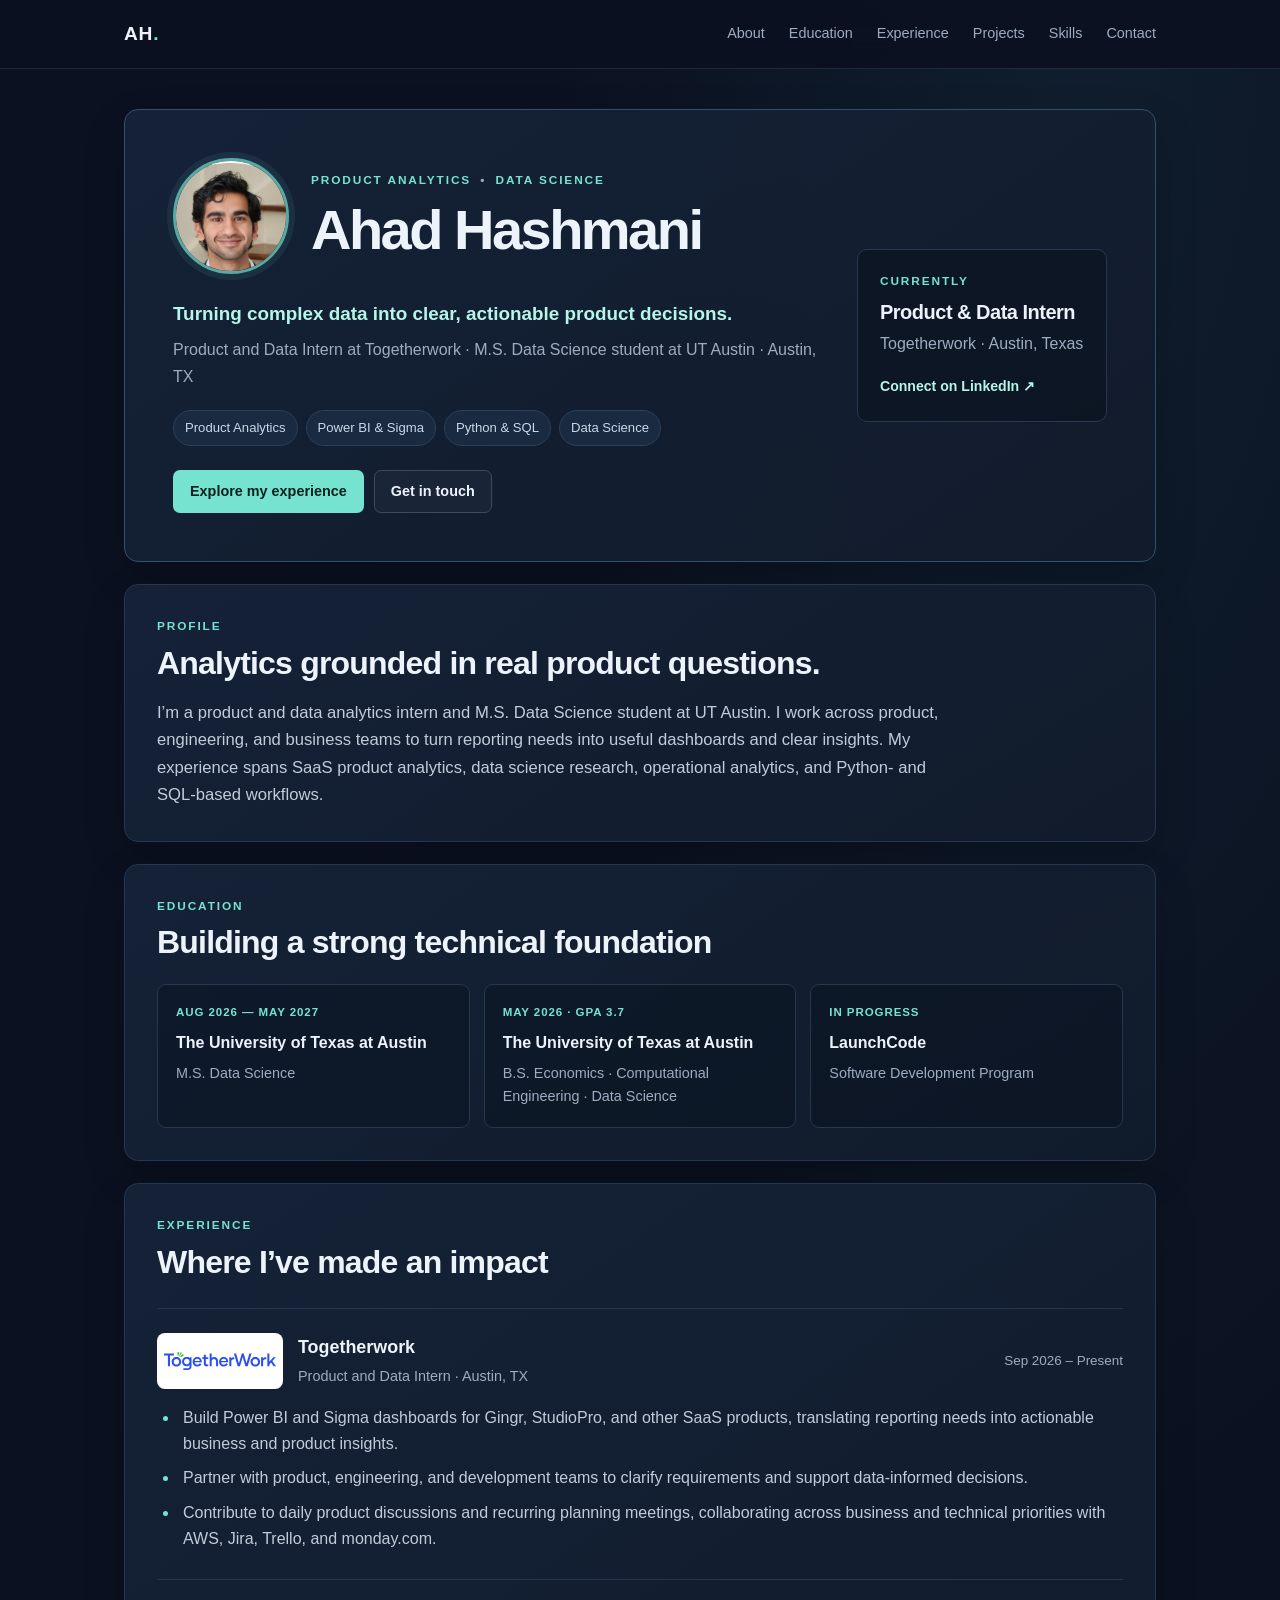
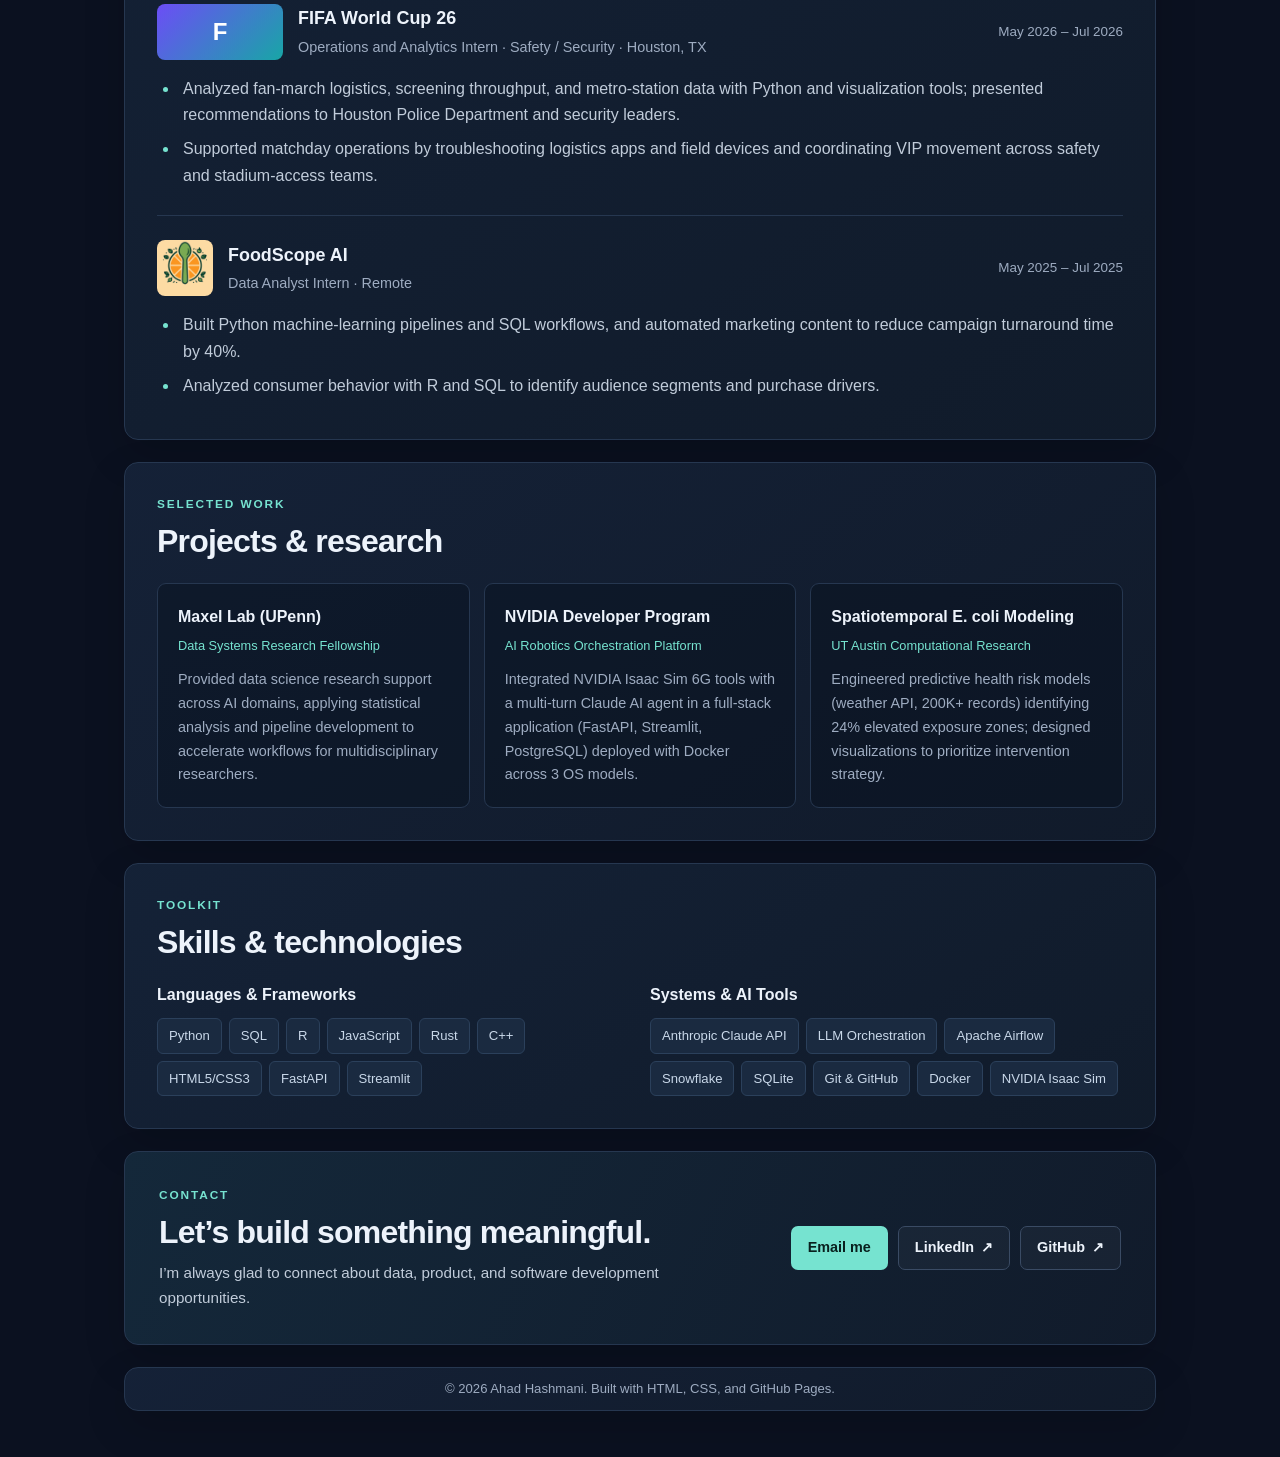
==== profile.html @ 4e19b69a "should be the final now" ====
<!DOCTYPE html>
<html lang="en">
<head>
  <meta charset="UTF-8" />
  <meta name="viewport" content="width=device-width, initial-scale=1.0"/>
  <meta name="description" content="Portfolio of Ahad Hashmani, a product and data analytics intern and M.S. Data Science student at UT Austin." />
  <meta name="theme-color" content="#0b1120" />
  <title>Ahad Hashmani | Product & Data Analytics</title>
  <link rel="stylesheet" href="profilestye.css" />
</head>
<body id="top">

  <nav class="navbar">
    <div class="nav-container">
      <a class="nav-brand" href="#top">AH<span>.</span></a>
      <div class="nav-links">
        <a href="#about">About</a>
        <a href="#education">Education</a>
        <a href="#experience">Experience</a>
        <a href="#projects">Projects</a>
        <a href="#skills">Skills</a>
        <a href="#contact">Contact</a>
      </div>
    </div>
  </nav>

  <div class="container">
    <header class="card hero-card">
      <div class="hero-info">
        <div class="hero-heading">
          <img src="profile-portrait.png" alt="Portrait of Ahad Hashmani" class="profile-photo" />
          <div>
            <p class="eyebrow">PRODUCT ANALYTICS <span>•</span> DATA SCIENCE</p>
            <h1>Ahad Hashmani</h1>
          </div>
        </div>
        <p class="tagline">Turning complex data into clear, actionable product decisions.</p>
        <p class="sub-tagline">Product and Data Intern at Togetherwork · M.S. Data Science student at UT Austin · Austin, TX</p>

        <div class="badge-group">
          <span class="badge">Product Analytics</span>
          <span class="badge">Power BI & Sigma</span>
          <span class="badge">Python & SQL</span>
          <span class="badge">Data Science</span>
        </div>

        <div class="hero-buttons">
          <a href="#experience" class="btn btn-primary">Explore my experience</a>
          <a href="mailto:ahadhashmani@utexas.edu" class="btn btn-secondary">Get in touch</a>
        </div>
      </div>
      <div class="hero-side">
        <p class="hero-side-label">CURRENTLY</p>
        <h2>Product &amp; Data Intern</h2>
        <p>Togetherwork · Austin, Texas</p>
        <a href="https://www.linkedin.com/in/ahadhashmani/" target="_blank" rel="noopener">Connect on LinkedIn <span aria-hidden="true">↗</span></a>
      </div>
    </header>

    <main>
      <section id="about" class="card content-section">
        <p class="section-label">PROFILE</p>
        <h2>Analytics grounded in real product questions.</h2>
        <p class="section-intro">
          I’m a product and data analytics intern and M.S. Data Science student at UT Austin. I work across product, engineering, and business teams to turn reporting needs into useful dashboards and clear insights. My experience spans SaaS product analytics, data science research, operational analytics, and Python- and SQL-based workflows.
        </p>
      </section>

      <section id="education" class="card content-section">
        <p class="section-label">EDUCATION</p>
        <h2>Building a strong technical foundation</h2>
        <div class="education-grid">
          <div class="education-item">
            <p class="education-date">AUG 2026 — MAY 2027</p>
            <h3>The University of Texas at Austin</h3>
            <p>M.S. Data Science</p>
          </div>
          <div class="education-item">
            <p class="education-date">MAY 2026 · GPA 3.7</p>
            <h3>The University of Texas at Austin</h3>
            <p>B.S. Economics · Computational Engineering · Data Science</p>
          </div>
          <div class="education-item">
            <p class="education-date">IN PROGRESS</p>
            <h3>LaunchCode</h3>
            <p>Software Development Program</p>
          </div>
        </div>
      </section>

      <section id="experience" class="card content-section">
        <p class="section-label">EXPERIENCE</p>
        <h2>Where I’ve made an impact</h2>

        <div class="timeline-item">
          <div class="timeline-header company-header">
            <div class="company-name">
              <span class="company-logo togetherwork-logo">
                <img src="togetherwork-logo.svg" alt="Togetherwork logo" />
              </span>
              <div>
                <h3>Togetherwork</h3>
                <p class="role">Product and Data Intern · Austin, TX</p>
              </div>
            </div>
            <span class="date">Sep 2026 – Present</span>
          </div>
          <ul>
            <li>Build Power BI and Sigma dashboards for Gingr, StudioPro, and other SaaS products, translating reporting needs into actionable business and product insights.</li>
            <li>Partner with product, engineering, and development teams to clarify requirements and support data-informed decisions.</li>
            <li>Contribute to daily product discussions and recurring planning meetings, collaborating across business and technical priorities with AWS, Jira, Trello, and monday.com.</li>
          </ul>
        </div>

        <div class="timeline-item">
          <div class="timeline-header company-header">
            <div class="company-name">
              <span class="company-logo text-logo">F</span>
              <div>
                <h3>FIFA World Cup 26</h3>
                <p class="role">Operations and Analytics Intern · Safety / Security · Houston, TX</p>
              </div>
            </div>
            <span class="date">May 2026 – Jul 2026</span>
          </div>
          <ul>
            <li>Analyzed fan-march logistics, screening throughput, and metro-station data with Python and visualization tools; presented recommendations to Houston Police Department and security leaders.</li>
            <li>Supported matchday operations by troubleshooting logistics apps and field devices and coordinating VIP movement across safety and stadium-access teams.</li>
          </ul>
        </div>

        <div class="timeline-item">
          <div class="timeline-header company-header">
            <div class="company-name">
              <span class="company-logo foodscope-logo">
                <img src="foodscope-logo.png" alt="FoodScope logo" />
              </span>
              <div>
                <h3>FoodScope AI</h3>
                <p class="role">Data Analyst Intern · Remote</p>
              </div>
            </div>
            <span class="date">May 2025 – Jul 2025</span>
          </div>
          <ul>
            <li>Built Python machine-learning pipelines and SQL workflows, and automated marketing content to reduce campaign turnaround time by 40%.</li>
            <li>Analyzed consumer behavior with R and SQL to identify audience segments and purchase drivers.</li>
          </ul>
        </div>
      </section>

      <!-- Projects Section -->
      <section id="projects" class="card content-section">
        <p class="section-label">SELECTED WORK</p>
        <h2>Projects &amp; research</h2>
        <div class="project-grid">
          
          <div class="project-card">
            <h3>Maxel Lab (UPenn)</h3>
            <span class="project-subtitle">Data Systems Research Fellowship</span>
            <p>Provided data science research support across AI domains, applying statistical analysis and pipeline development to accelerate workflows for multidisciplinary researchers.</p>
          </div>

          <div class="project-card">
            <h3>NVIDIA Developer Program</h3>
            <span class="project-subtitle">AI Robotics Orchestration Platform</span>
            <p>Integrated NVIDIA Isaac Sim 6G tools with a multi-turn Claude AI agent in a full-stack application (FastAPI, Streamlit, PostgreSQL) deployed with Docker across 3 OS models.</p>
          </div>

          <div class="project-card">
            <h3>Spatiotemporal E. coli Modeling</h3>
            <span class="project-subtitle">UT Austin Computational Research</span>
            <p>Engineered predictive health risk models (weather API, 200K+ records) identifying 24% elevated exposure zones; designed visualizations to prioritize intervention strategy.</p>
          </div>

        </div>
      </section>

      <!-- Technical Skills Section -->
      <section id="skills" class="card content-section">
        <p class="section-label">TOOLKIT</p>
        <h2>Skills &amp; technologies</h2>
        <div class="skills-categories">
          
          <div class="skill-category">
            <h4>Languages & Frameworks</h4>
            <div class="tag-cloud">
              <span>Python</span>
              <span>SQL</span>
              <span>R</span>
              <span>JavaScript</span>
              <span>Rust</span>
              <span>C++</span>
              <span>HTML5/CSS3</span>
              <span>FastAPI</span>
              <span>Streamlit</span>
            </div>
          </div>

          <div class="skill-category">
            <h4>Systems & AI Tools</h4>
            <div class="tag-cloud">
              <span>Anthropic Claude API</span>
              <span>LLM Orchestration</span>
              <span>Apache Airflow</span>
              <span>Snowflake</span>
              <span>SQLite</span>
              <span>Git & GitHub</span>
              <span>Docker</span>
              <span>NVIDIA Isaac Sim</span>
            </div>
          </div>

        </div>
      </section>

      <section id="contact" class="card contact-card">
        <div>
          <p class="section-label">CONTACT</p>
          <h2>Let’s build something meaningful.</h2>
          <p class="section-intro">I’m always glad to connect about data, product, and software development opportunities.</p>
        </div>
        <div class="contact-links">
          <a class="btn btn-primary" href="mailto:ahadhashmani@utexas.edu">Email me</a>
          <a class="btn btn-secondary" href="https://www.linkedin.com/in/ahadhashmani/" target="_blank" rel="noopener">LinkedIn <span aria-hidden="true">↗</span></a>
          <a class="btn btn-secondary" href="https://github.com/AhadHashmani" target="_blank" rel="noopener">GitHub <span aria-hidden="true">↗</span></a>
        </div>
      </section>
    </main>

    <!-- Footer -->
    <footer class="card footer-card">
      <p>&copy; 2026 Ahad Hashmani. Built with HTML, CSS, and GitHub Pages.</p>
    </footer>
  </div>

</body>
</html>
---- profilestye.css ----
:root {
  color-scheme: dark;
  --page: #0b1120;
  --surface: #111b2b;
  --surface-raised: #152238;
  --border: #263750;
  --text: #edf3fb;
  --muted: #9eacc1;
  --accent: #76e3d0;
  --accent-soft: #b6f5e9;
}

* {
  box-sizing: border-box;
}

html {
  scroll-behavior: smooth;
}

section[id] {
  scroll-margin-top: 84px;
}

body {
  margin: 0;
  background:
    radial-gradient(ellipse at 85% 0%, rgba(35, 91, 112, 0.18), transparent 34rem),
    var(--page);
  color: var(--text);
  font-family: Arial, Helvetica, sans-serif;
  line-height: 1.65;
}

a {
  color: var(--accent-soft);
}

a:focus-visible {
  outline: 2px solid var(--accent);
  outline-offset: 4px;
}

.navbar {
  position: sticky;
  top: 0;
  z-index: 10;
  background-color: rgba(11, 17, 32, 0.92);
  border-bottom: 1px solid rgba(158, 172, 193, 0.15);
  backdrop-filter: blur(14px);
}

.nav-container {
  display: flex;
  align-items: center;
  justify-content: space-between;
  max-width: 1080px;
  min-height: 68px;
  margin: 0 auto;
  padding: 0 24px;
}

.nav-brand {
  color: var(--text);
  font-size: 1.2rem;
  font-weight: 800;
  letter-spacing: 0.04em;
  text-decoration: none;
}

.nav-brand span {
  color: var(--accent);
}

.nav-links {
  display: flex;
  flex-wrap: wrap;
  gap: 24px;
}

.nav-links a {
  color: var(--muted);
  font-size: 0.9rem;
  text-decoration: none;
  transition: color 0.2s ease;
}

.nav-links a:hover {
  color: var(--accent-soft);
}

.container {
  max-width: 1080px;
  margin: 0 auto;
  padding: 40px 24px 24px;
}

.card {
  margin-bottom: 22px;
  padding: 32px;
  background: linear-gradient(145deg, rgba(21, 34, 56, 0.96), rgba(17, 27, 43, 0.96));
  border: 1px solid var(--border);
  border-radius: 14px;
  box-shadow: 0 16px 42px rgba(0, 0, 0, 0.16);
}

.hero-card {
  display: grid;
  grid-template-columns: minmax(0, 1fr) 250px;
  align-items: center;
  gap: 40px;
  padding: 48px;
  border-color: #315268;
}

.hero-heading {
  display: flex;
  align-items: center;
  gap: 22px;
}

.profile-photo {
  width: 116px;
  height: 116px;
  flex: 0 0 auto;
  border: 3px solid rgba(118, 227, 208, 0.7);
  border-radius: 50%;
  object-fit: cover;
  box-shadow: 0 0 0 6px rgba(118, 227, 208, 0.08);
}

.eyebrow,
.section-label,
.hero-side-label {
  margin: 0 0 8px;
  color: var(--accent);
  font-size: 0.74rem;
  font-weight: 700;
  letter-spacing: 0.16em;
}

.eyebrow span {
  padding: 0 4px;
  color: var(--muted);
}

h1,
h2,
h3,
h4,
p {
  margin-top: 0;
}

h1 {
  margin-bottom: 0;
  color: var(--text);
  font-size: clamp(2.2rem, 5vw, 3.5rem);
  letter-spacing: -0.045em;
  line-height: 1.1;
}

h2 {
  margin-bottom: 16px;
  color: var(--text);
  font-size: clamp(1.45rem, 3vw, 2rem);
  letter-spacing: -0.025em;
  line-height: 1.25;
}

h3,
h4 {
  color: var(--text);
}

.tagline {
  margin: 24px 0 8px;
  color: var(--accent-soft);
  font-size: 1.18rem;
  font-weight: 600;
}

.sub-tagline,
.hero-side p:not(.hero-side-label) {
  color: var(--muted);
}

.badge-group {
  display: flex;
  flex-wrap: wrap;
  gap: 8px;
  margin: 20px 0 24px;
}

.badge,
.tag-cloud span {
  display: inline-block;
  padding: 6px 11px;
  color: #c9d8e9;
  background-color: #1a2a40;
  border: 1px solid #2b405b;
  border-radius: 999px;
  font-size: 0.82rem;
}

.hero-buttons,
.contact-links {
  display: flex;
  flex-wrap: wrap;
  gap: 10px;
}

.btn {
  display: inline-flex;
  align-items: center;
  justify-content: center;
  gap: 7px;
  min-height: 42px;
  padding: 9px 16px;
  border: 1px solid transparent;
  border-radius: 7px;
  font-size: 0.9rem;
  font-weight: 700;
  text-decoration: none;
  transition: background-color 0.2s ease, border-color 0.2s ease, transform 0.2s ease;
}

.btn:hover {
  transform: translateY(-2px);
}

.btn-primary {
  color: #09201e;
  background-color: var(--accent);
}

.btn-primary:hover {
  background-color: #a0f1e4;
}

.btn-secondary {
  color: var(--text);
  background-color: rgba(255, 255, 255, 0.03);
  border-color: #3a4b64;
}

.btn-secondary:hover {
  border-color: var(--accent);
}

.hero-side {
  padding: 22px;
  background-color: rgba(9, 17, 29, 0.55);
  border: 1px solid var(--border);
  border-radius: 10px;
}

.hero-side h2 {
  margin-bottom: 6px;
  font-size: 1.25rem;
}

.hero-side a {
  font-size: 0.88rem;
  font-weight: 700;
  text-decoration: none;
}

.content-section {
  padding: 32px;
}

.section-label {
  margin-bottom: 6px;
}

.section-intro {
  max-width: 790px;
  margin-bottom: 0;
  color: #c1ccda;
  font-size: 1.04rem;
}

.education-grid {
  display: grid;
  grid-template-columns: repeat(3, minmax(0, 1fr));
  gap: 14px;
  margin-top: 22px;
}

.education-item {
  padding: 18px;
  background-color: rgba(8, 16, 29, 0.45);
  border: 1px solid var(--border);
  border-radius: 9px;
}

.education-date {
  margin-bottom: 8px;
  color: var(--accent);
  font-size: 0.72rem;
  font-weight: 700;
  letter-spacing: 0.08em;
}

.education-item h3 {
  margin-bottom: 5px;
  font-size: 1rem;
}

.education-item p:last-child {
  margin-bottom: 0;
  color: var(--muted);
  font-size: 0.9rem;
}

.timeline-item {
  margin-top: 26px;
  padding-top: 24px;
  border-top: 1px solid var(--border);
}

.company-header,
.company-name {
  display: flex;
  align-items: center;
}

.company-header {
  justify-content: space-between;
  gap: 20px;
}

.company-name {
  gap: 15px;
}

.company-name h3 {
  margin-bottom: 2px;
  font-size: 1.12rem;
}

.role {
  margin-bottom: 0;
  color: var(--muted);
  font-size: 0.9rem;
}

.company-logo {
  display: flex;
  width: 126px;
  height: 56px;
  flex: 0 0 auto;
  align-items: center;
  justify-content: center;
  overflow: hidden;
  background-color: #ffffff;
  border-radius: 8px;
}

.togetherwork-logo img {
  width: 112px;
  height: auto;
}

.foodscope-logo {
  width: 56px;
  height: 56px;
}

.foodscope-logo img {
  width: 100%;
  height: 100%;
  object-fit: cover;
}

.text-logo {
  color: #ffffff;
  background: linear-gradient(135deg, #6c4df6, #18a6a6);
  font-size: 1.5rem;
  font-weight: 800;
}

.date {
  flex: 0 0 auto;
  color: var(--muted);
  font-size: 0.84rem;
}

ul {
  margin: 16px 0 0;
  padding-left: 22px;
  color: #c1ccda;
}

li {
  padding-left: 4px;
  margin-bottom: 8px;
}

li::marker {
  color: var(--accent);
}

.project-grid {
  display: grid;
  grid-template-columns: repeat(3, minmax(0, 1fr));
  gap: 14px;
  margin-top: 22px;
}

.project-card {
  padding: 20px;
  background-color: rgba(8, 16, 29, 0.45);
  border: 1px solid var(--border);
  border-radius: 9px;
  transition: border-color 0.2s ease, transform 0.2s ease;
}

.project-card:hover {
  border-color: #4a7185;
  transform: translateY(-3px);
}

.project-card h3 {
  margin-bottom: 5px;
  font-size: 1rem;
}

.project-subtitle {
  display: block;
  margin-bottom: 12px;
  color: var(--accent);
  font-size: 0.8rem;
}

.project-card p {
  margin-bottom: 0;
  color: var(--muted);
  font-size: 0.9rem;
}

.skills-categories {
  display: grid;
  grid-template-columns: repeat(2, minmax(0, 1fr));
  gap: 20px;
  margin-top: 20px;
}

.skill-category h4 {
  margin-bottom: 10px;
}

.tag-cloud {
  display: flex;
  flex-wrap: wrap;
  gap: 7px;
}

.tag-cloud span {
  border-radius: 6px;
}

.contact-card {
  display: flex;
  align-items: center;
  justify-content: space-between;
  gap: 24px;
  padding: 34px;
  background: linear-gradient(115deg, #14283a, #111b2b);
}

.contact-card h2 {
  margin-bottom: 8px;
}

.contact-card .section-intro {
  max-width: 520px;
  font-size: 0.95rem;
}

.contact-links {
  flex: 0 0 auto;
}

.footer-card {
  padding: 10px;
  color: var(--muted);
  font-size: 0.82rem;
  text-align: center;
}

.footer-card p {
  margin: 0;
}

@media (max-width: 760px) {
  .container {
    padding: 26px 18px 18px;
  }

  .hero-card {
    grid-template-columns: 1fr;
    gap: 24px;
    padding: 30px;
  }

  .hero-side {
    max-width: none;
  }

  .education-grid,
  .project-grid {
    grid-template-columns: 1fr;
  }

  .contact-card {
    align-items: flex-start;
    flex-direction: column;
  }
}

@media (max-width: 560px) {
  .nav-container {
    align-items: flex-start;
    flex-direction: column;
    gap: 10px;
    padding: 12px 18px;
  }

  .nav-links {
    gap: 14px;
  }

  .nav-links a {
    font-size: 0.82rem;
  }

  .card,
  .content-section {
    padding: 22px;
  }

  .hero-card {
    padding: 24px;
  }

  .hero-heading {
    align-items: flex-start;
    gap: 14px;
  }

  .profile-photo {
    width: 82px;
    height: 82px;
  }

  .eyebrow {
    font-size: 0.61rem;
    letter-spacing: 0.09em;
  }

  .company-header {
    align-items: flex-start;
    flex-direction: column;
    gap: 8px;
  }

  .company-logo {
    width: 92px;
    height: 46px;
  }

  .togetherwork-logo img {
    width: 82px;
  }

  .foodscope-logo {
    width: 46px;
    height: 46px;
  }

  .contact-links {
    width: 100%;
  }
}

@media (prefers-reduced-motion: reduce) {
  html {
    scroll-behavior: auto;
  }

  *,
  *::before,
  *::after {
    transition-duration: 0.01ms !important;
  }
}
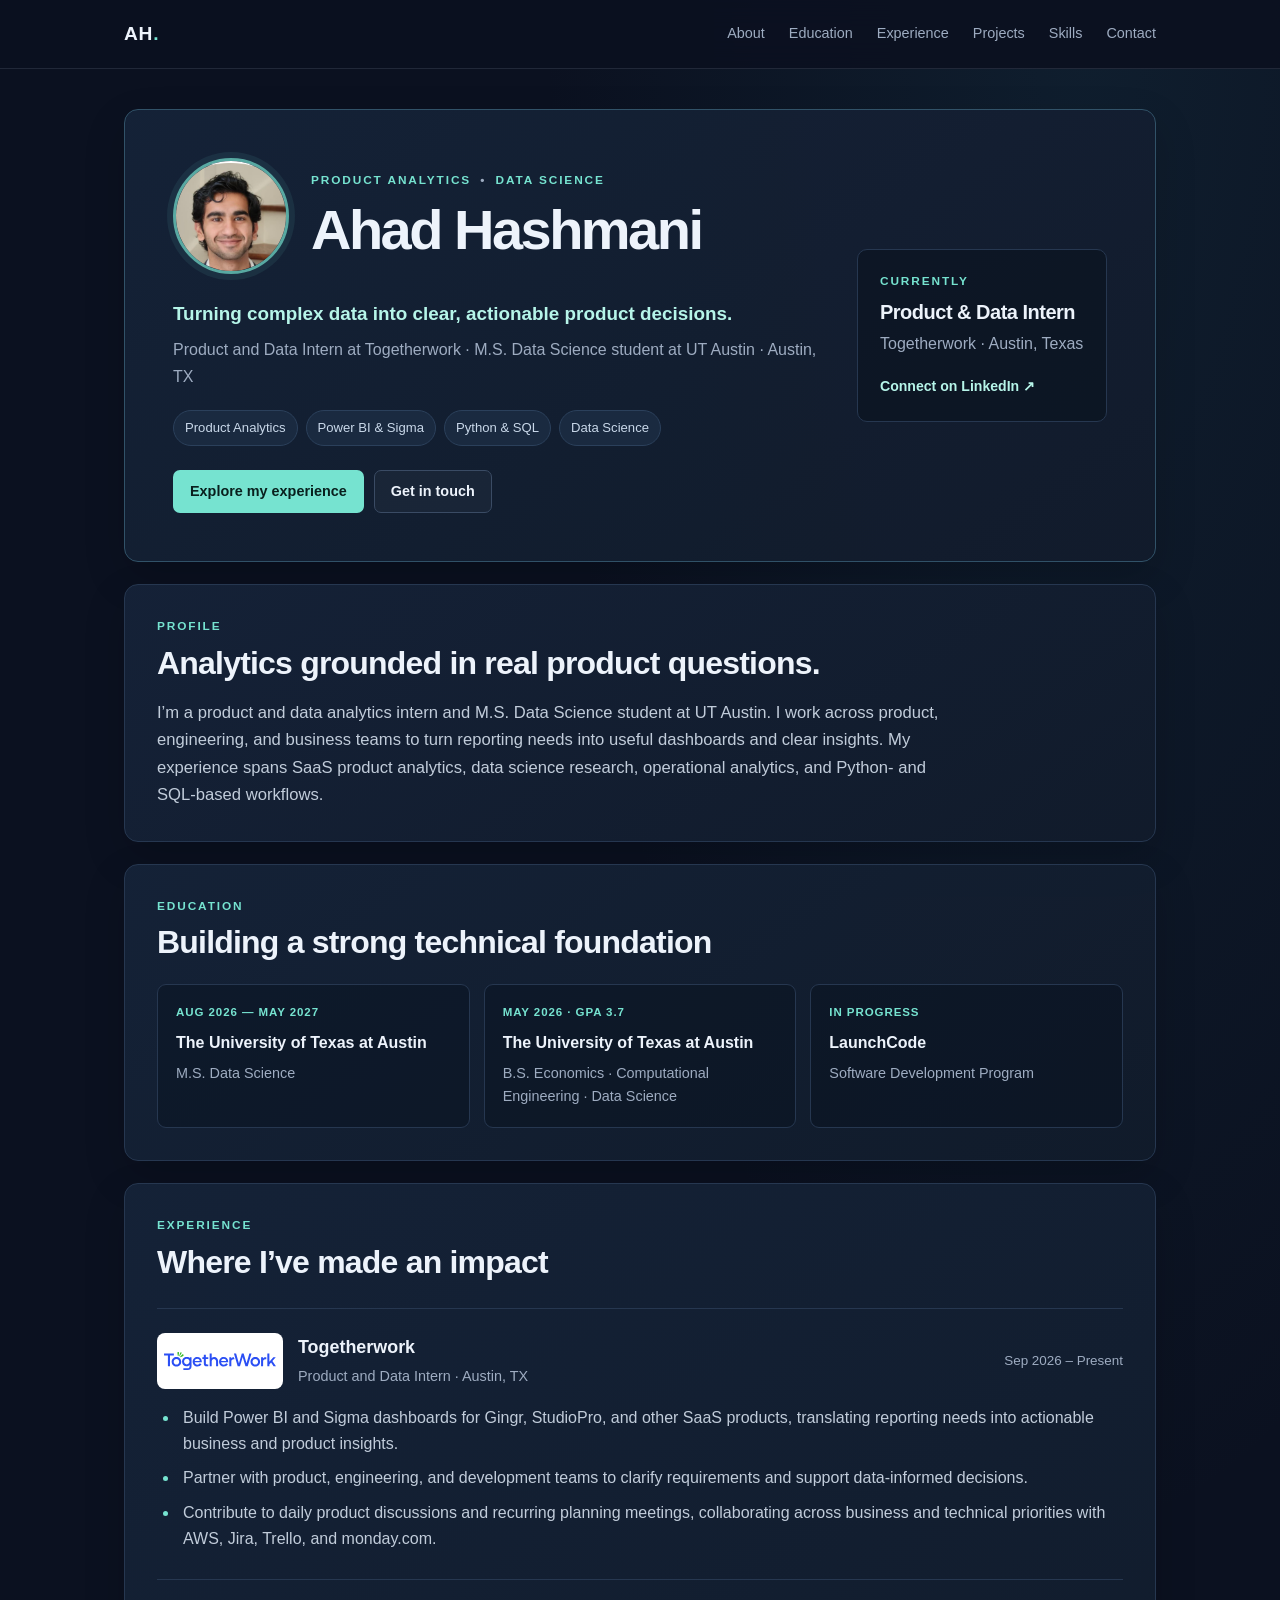
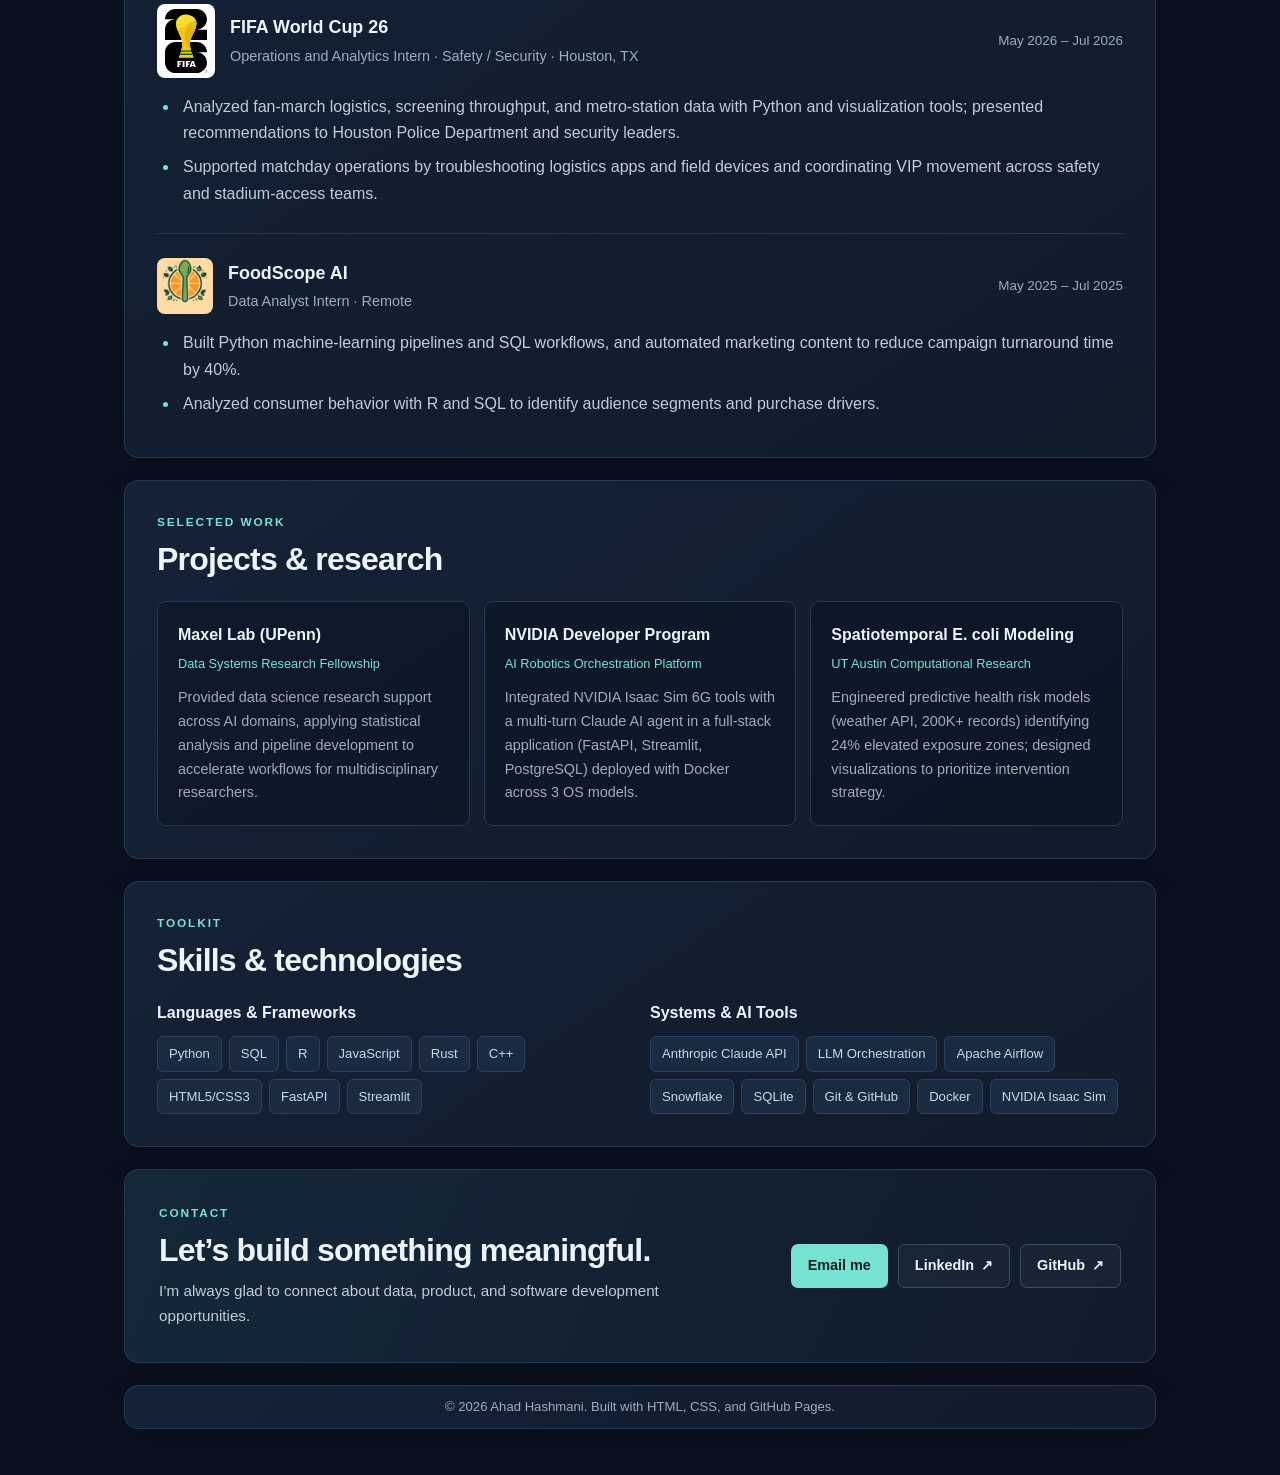
==== commit 9e18cb3d: "more" ====
--- a/profile.html
+++ b/profile.html
@@ -115,7 +115,9 @@
         <div class="timeline-item">
           <div class="timeline-header company-header">
             <div class="company-name">
-              <span class="company-logo text-logo">F</span>
+              <span class="company-logo fifa-logo">
+                <img src="fifa-world-cup-2026.svg" alt="2026 FIFA World Cup emblem" />
+              </span>
               <div>
                 <h3>FIFA World Cup 26</h3>
                 <p class="role">Operations and Analytics Intern · Safety / Security · Houston, TX</p>
--- a/profilestye.css
+++ b/profilestye.css
@@ -374,11 +374,17 @@
   object-fit: cover;
 }
 
-.text-logo {
-  color: #ffffff;
-  background: linear-gradient(135deg, #6c4df6, #18a6a6);
-  font-size: 1.5rem;
-  font-weight: 800;
+.fifa-logo {
+  width: 58px;
+  height: 74px;
+  padding: 5px;
+  background-color: #ffffff;
+}
+
+.fifa-logo img {
+  width: 100%;
+  height: 100%;
+  object-fit: contain;
 }
 
 .date {
@@ -580,6 +586,11 @@
     height: 46px;
   }
 
+  .fifa-logo {
+    width: 58px;
+    height: 74px;
+  }
+
   .contact-links {
     width: 100%;
   }
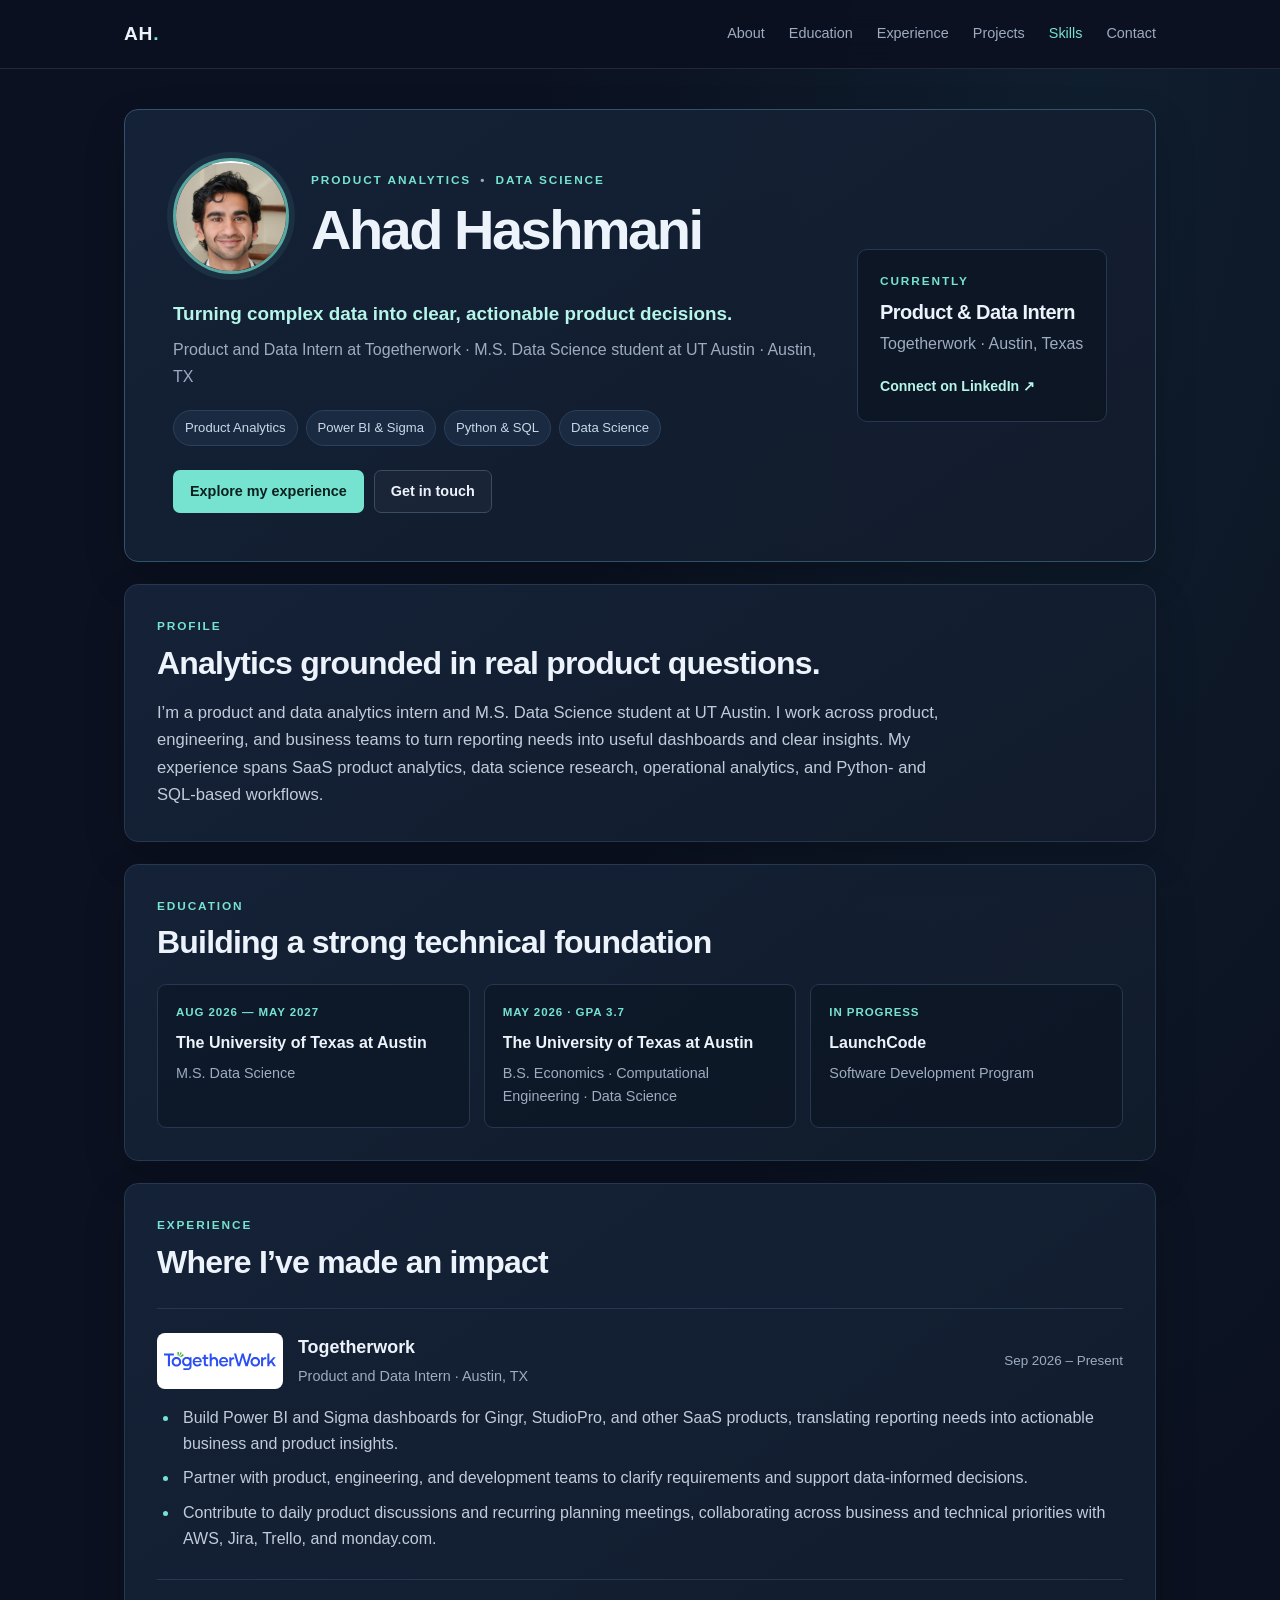
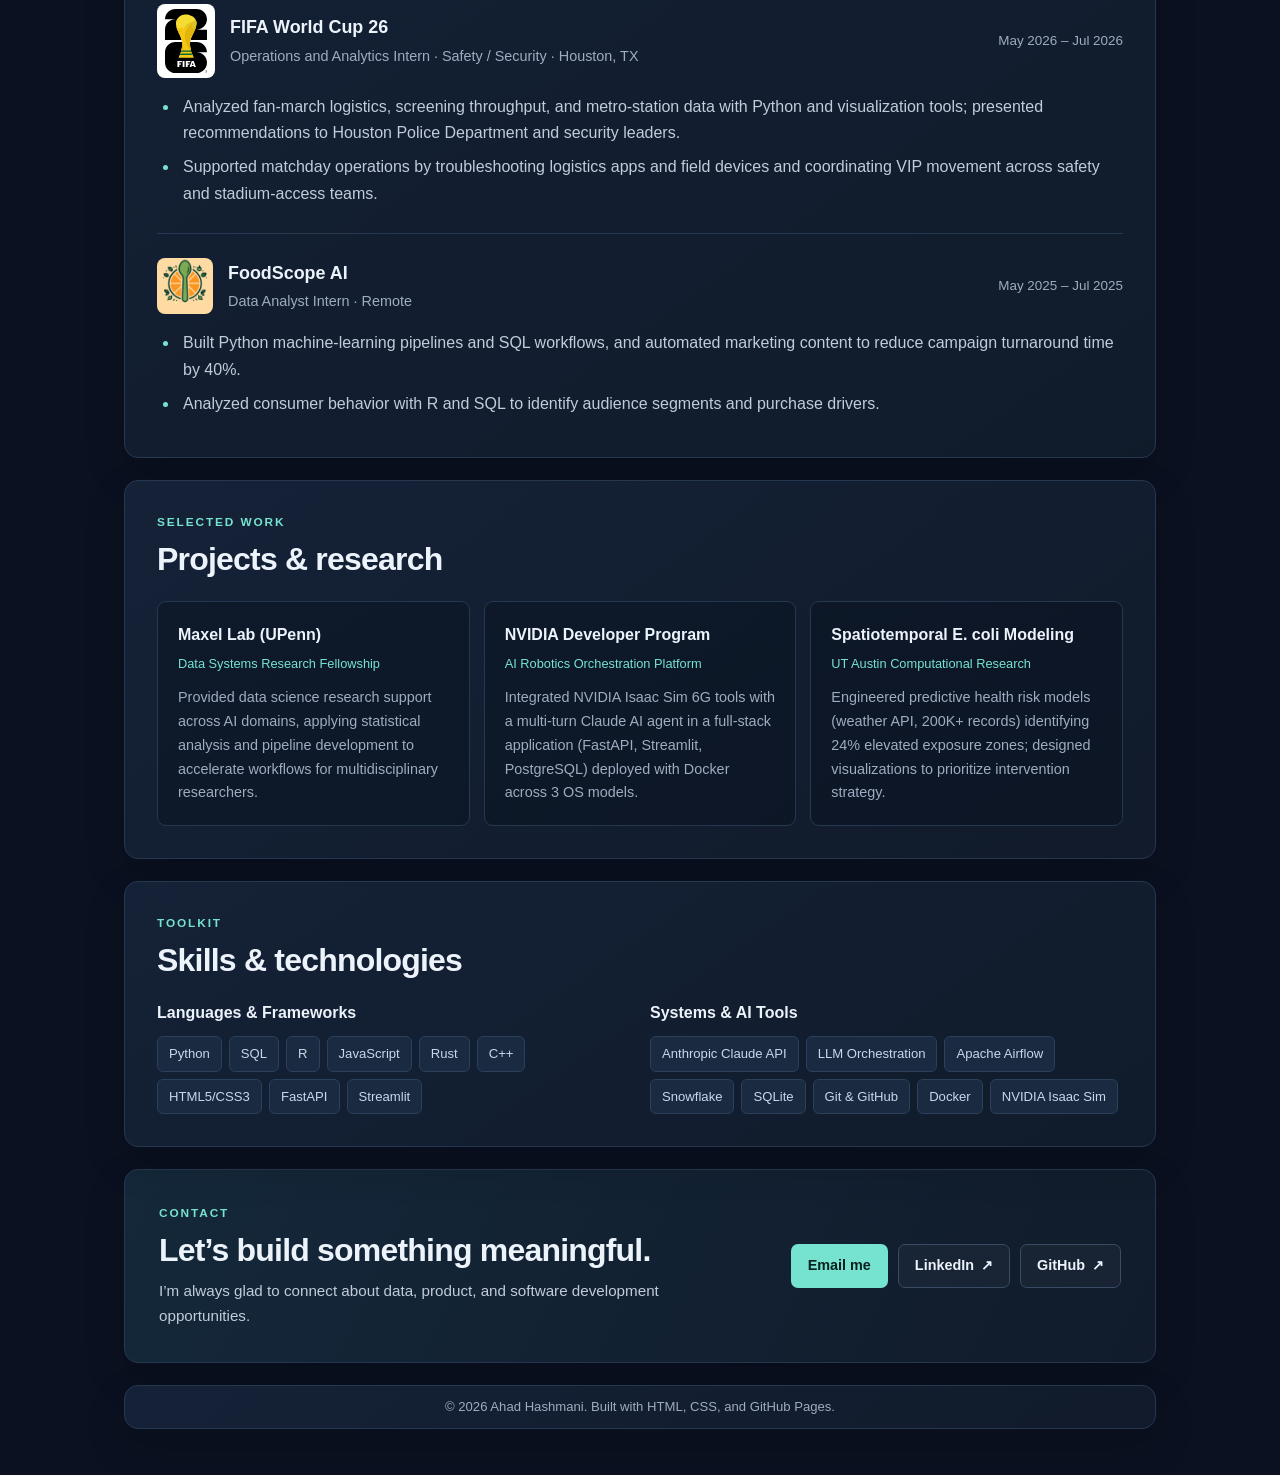
==== commit 7f1cf071: "updates to UI" ====
--- a/profile.html
+++ b/profile.html
@@ -9,6 +9,7 @@
   <link rel="stylesheet" href="profilestye.css" />
 </head>
 <body id="top">
+  <div class="scroll-progress" aria-hidden="true"></div>
 
   <nav class="navbar">
     <div class="nav-container">
@@ -236,5 +237,10 @@
     </footer>
   </div>
 
+    <a class="back-to-top" href="#top" aria-label="Back to top" title="Back to top">
+      <span aria-hidden="true">↑</span>
+    </a>
+
+    <script src="portfolio.js" defer></script>
 </body>
 </html>
--- a/profilestye.css
+++ b/profilestye.css
@@ -18,6 +18,19 @@
   scroll-behavior: smooth;
 }
 
+.scroll-progress {
+  position: fixed;
+  top: 0;
+  left: 0;
+  z-index: 20;
+  width: 100%;
+  height: 3px;
+  background: linear-gradient(90deg, var(--accent), #9bb9ff);
+  transform: scaleX(0);
+  transform-origin: left center;
+  pointer-events: none;
+}
+
 section[id] {
   scroll-margin-top: 84px;
 }
@@ -87,6 +100,10 @@
 
 .nav-links a:hover {
   color: var(--accent-soft);
+}
+
+.nav-links a[aria-current="location"] {
+  color: var(--accent);
 }
 
 .container {
@@ -500,6 +517,53 @@
   margin: 0;
 }
 
+.back-to-top {
+  position: fixed;
+  right: 24px;
+  bottom: 24px;
+  z-index: 9;
+  display: grid;
+  width: 46px;
+  height: 46px;
+  place-items: center;
+  color: #09201e;
+  background-color: var(--accent);
+  border: 1px solid rgba(255, 255, 255, 0.45);
+  border-radius: 50%;
+  box-shadow: 0 8px 24px rgba(0, 0, 0, 0.3);
+  font-size: 1.35rem;
+  font-weight: 700;
+  text-decoration: none;
+  opacity: 0;
+  visibility: hidden;
+  pointer-events: none;
+  transform: translateY(10px);
+  transition: opacity 0.2s ease, transform 0.2s ease, background-color 0.2s ease, visibility 0.2s ease;
+}
+
+.back-to-top:hover {
+  background-color: var(--accent-soft);
+  transform: translateY(-2px);
+}
+
+body.has-scrolled .back-to-top {
+  opacity: 1;
+  visibility: visible;
+  pointer-events: auto;
+  transform: translateY(0);
+}
+
+body.motion-ready .reveal-item {
+  opacity: 0;
+  transform: translateY(20px);
+  transition: opacity 0.55s ease, transform 0.55s cubic-bezier(0.2, 0.7, 0.2, 1);
+}
+
+body.motion-ready .reveal-item.is-visible {
+  opacity: 1;
+  transform: translateY(0);
+}
+
 @media (max-width: 760px) {
   .container {
     padding: 26px 18px 18px;
@@ -601,6 +665,15 @@
     scroll-behavior: auto;
   }
 
+  body.motion-ready .reveal-item {
+    opacity: 1;
+    transform: none;
+  }
+
+  .back-to-top {
+    transition: none;
+  }
+
   *,
   *::before,
   *::after {
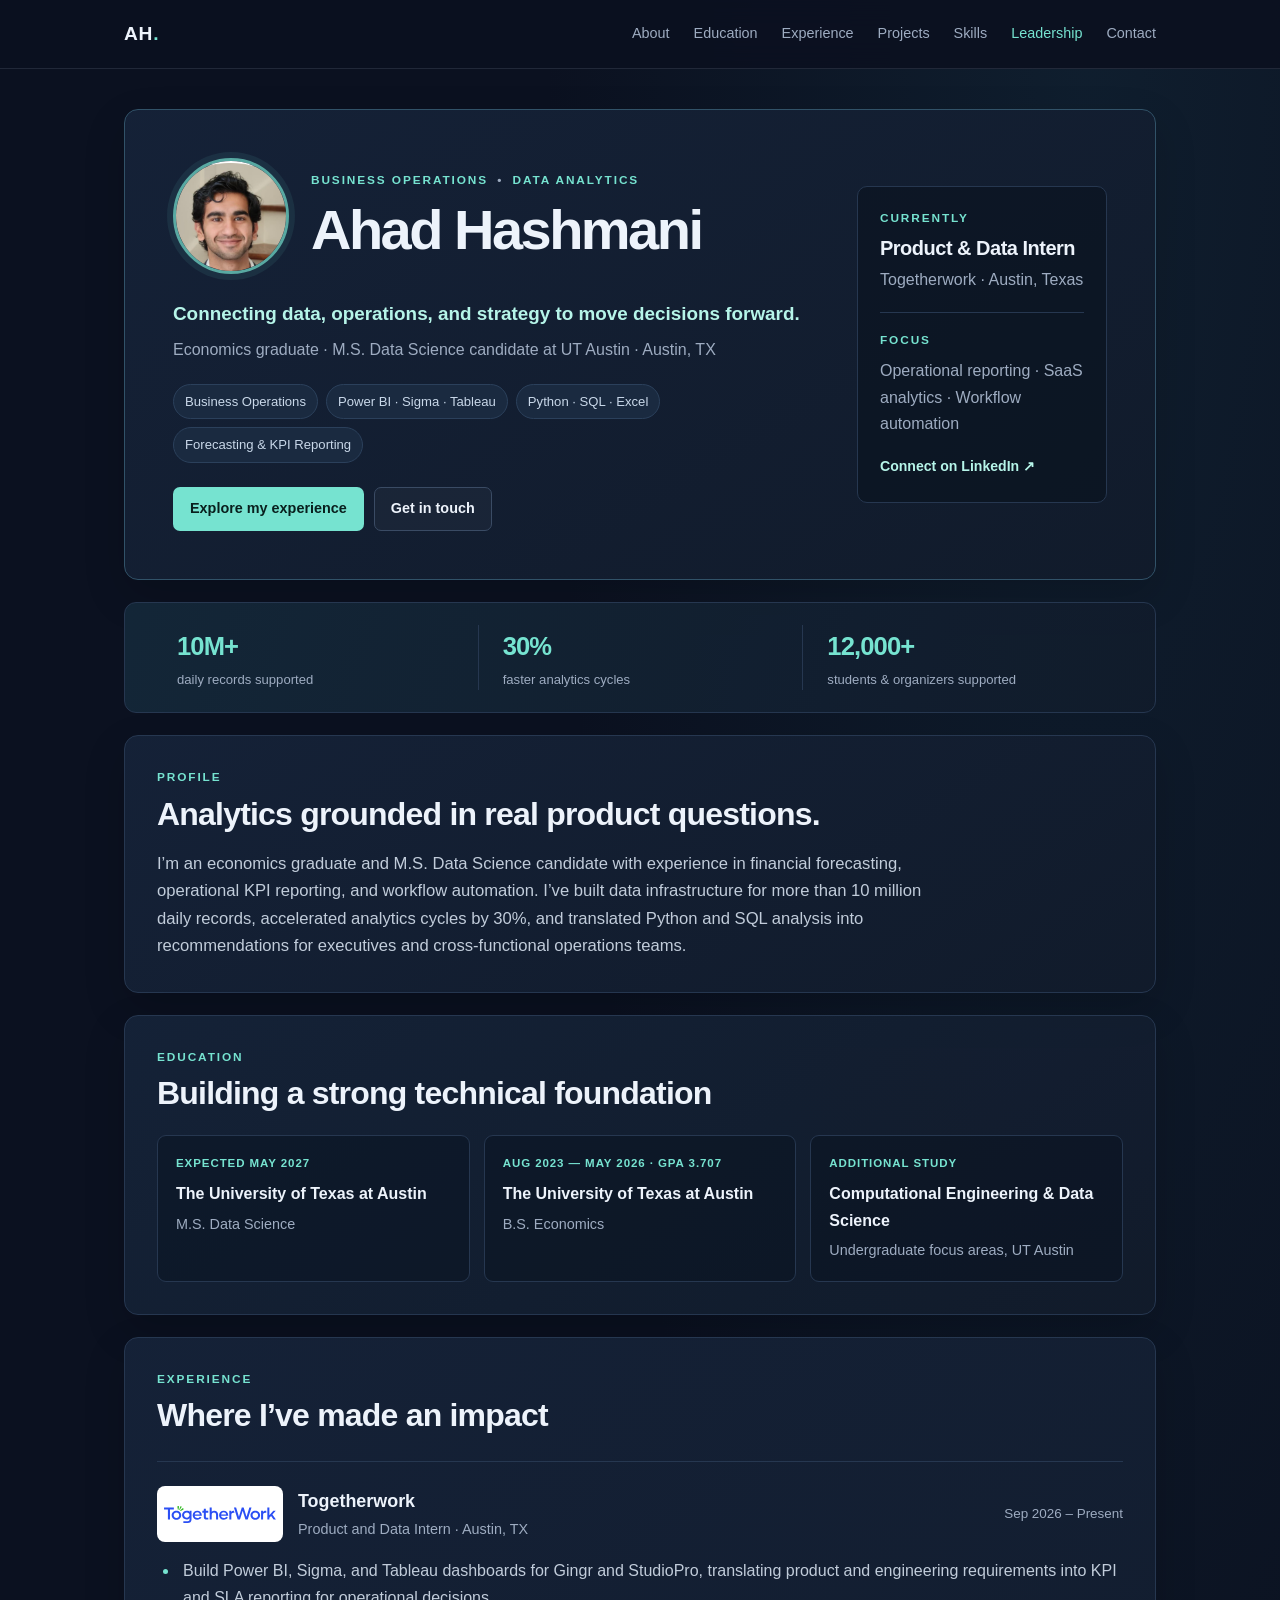
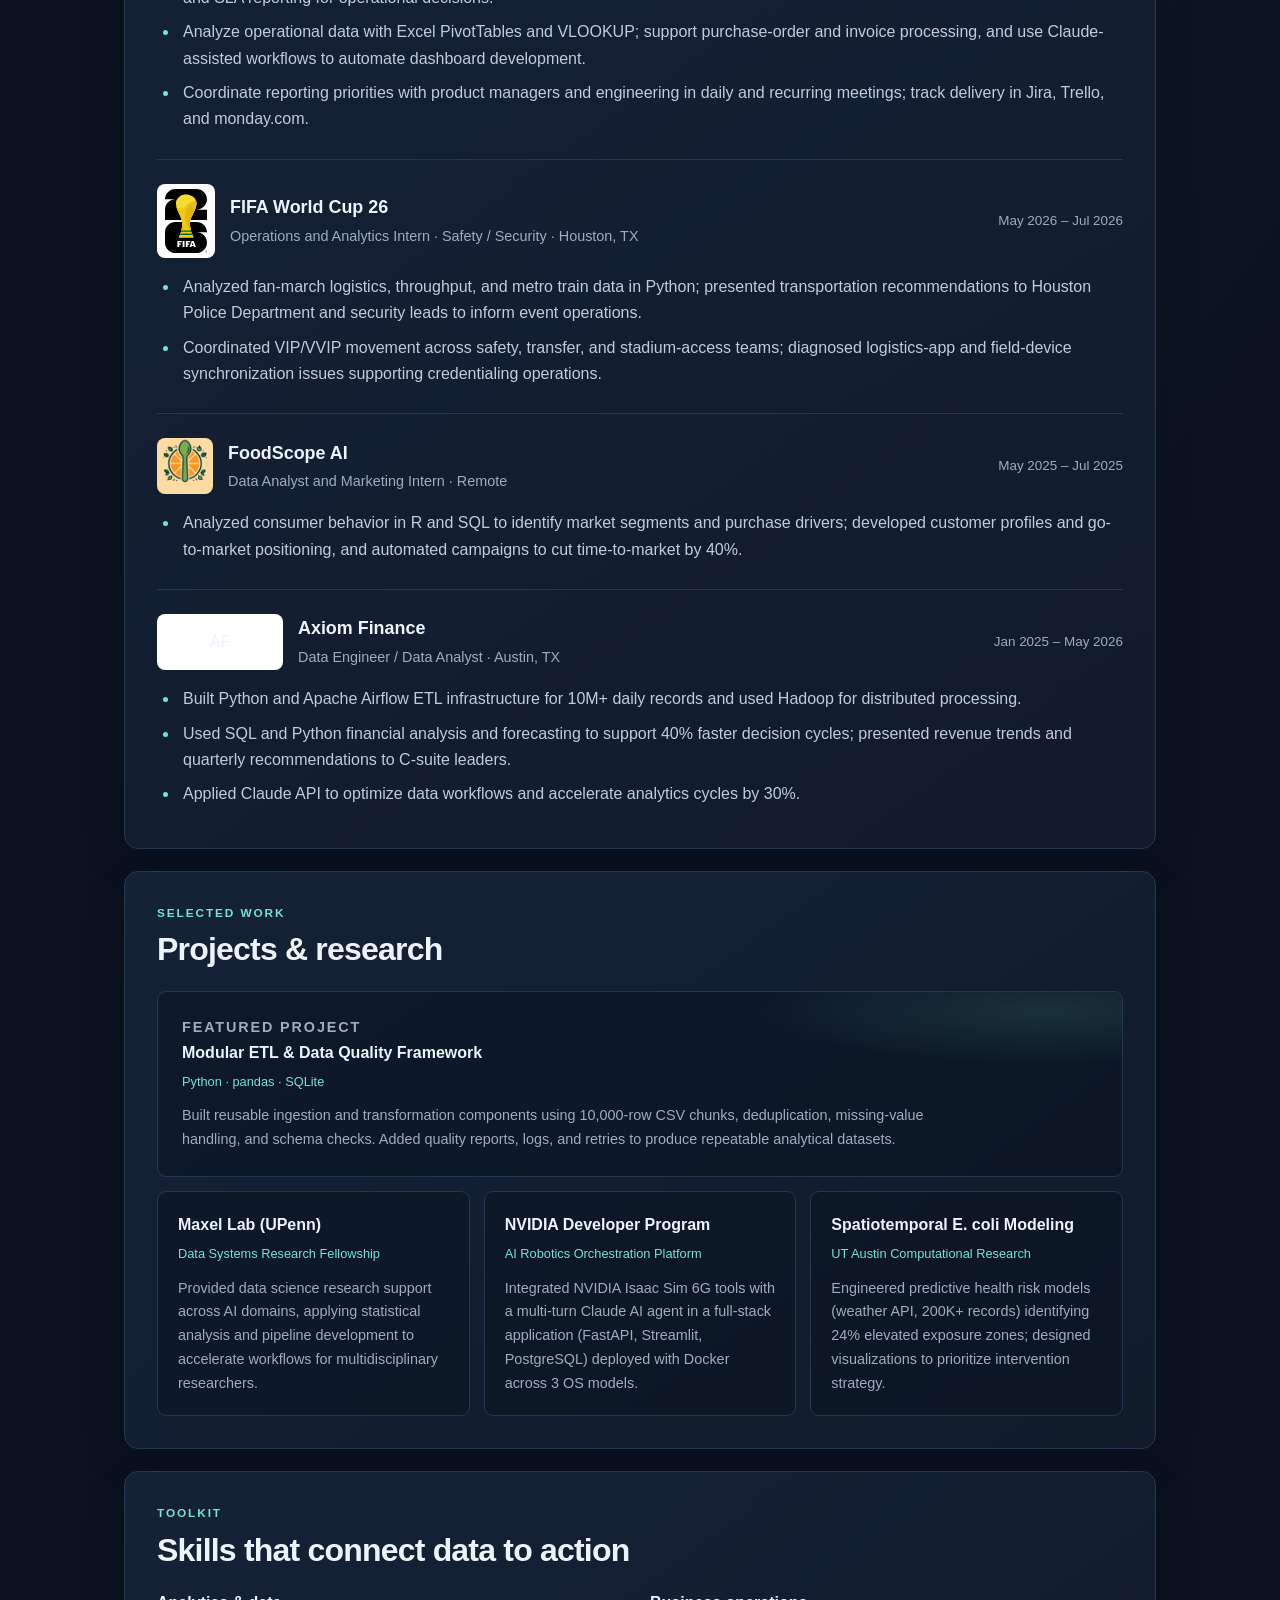
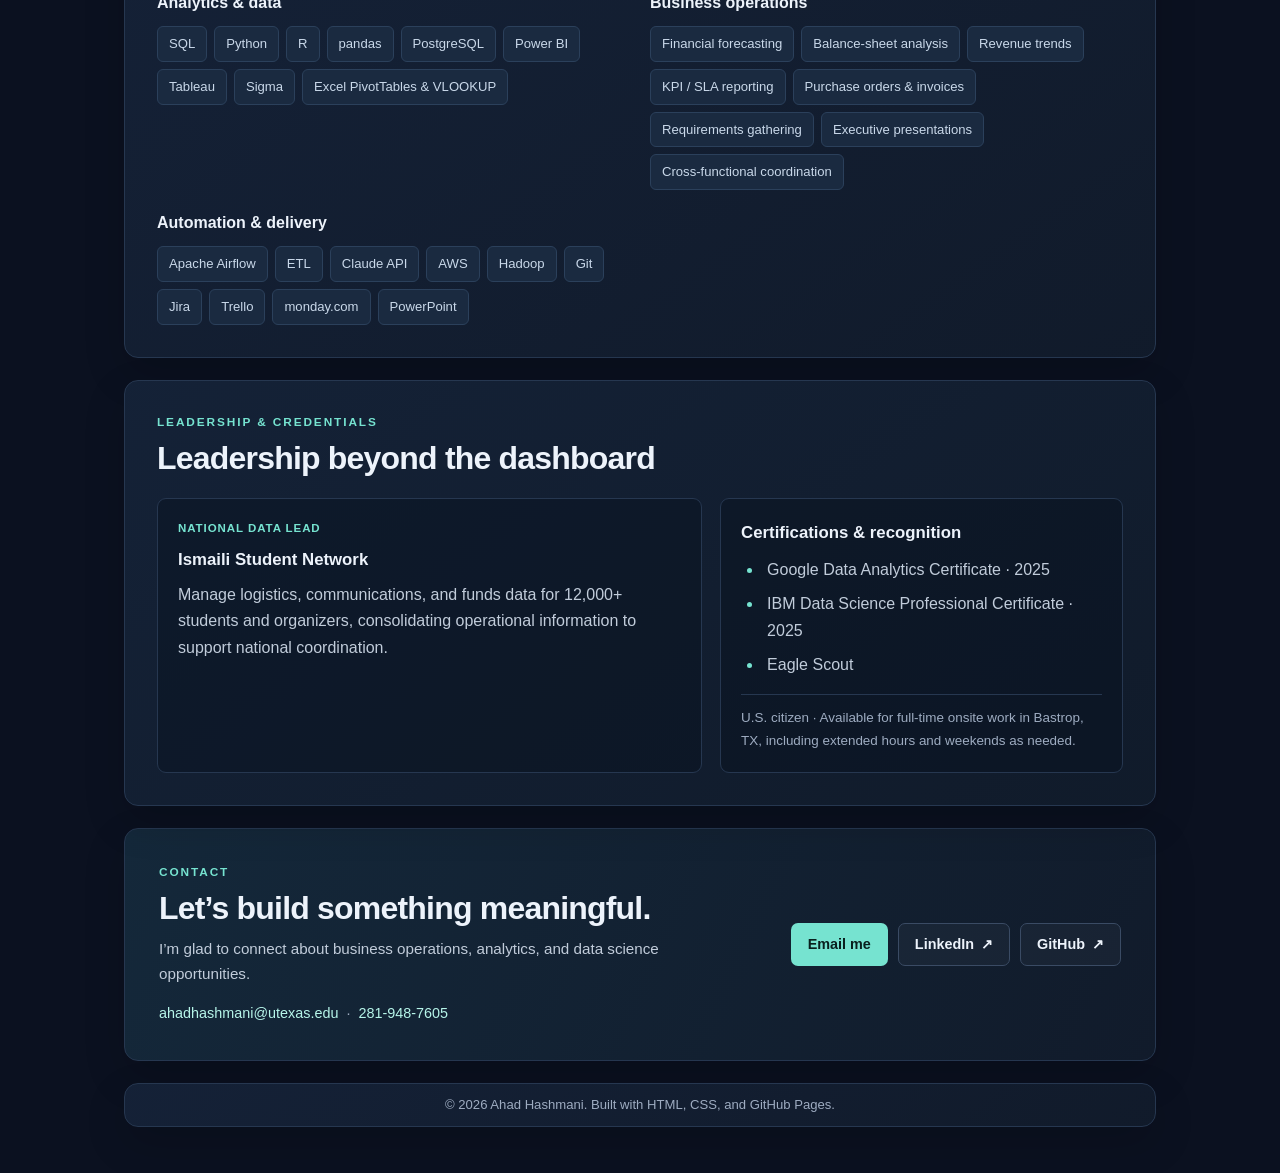
==== commit f6b8f045: "image and visual UI updates" ====
--- a/profile.html
+++ b/profile.html
@@ -3,7 +3,7 @@
 <head>
   <meta charset="UTF-8" />
   <meta name="viewport" content="width=device-width, initial-scale=1.0"/>
-  <meta name="description" content="Portfolio of Ahad Hashmani, a product and data analytics intern and M.S. Data Science student at UT Austin." />
+  <meta name="description" content="Ahad Hashmani is a product and data analytics professional and UT Austin M.S. Data Science candidate with experience in SaaS, financial analytics, and operations." />
   <meta name="theme-color" content="#0b1120" />
   <title>Ahad Hashmani | Product & Data Analytics</title>
   <link rel="stylesheet" href="profilestye.css" />
@@ -20,6 +20,7 @@
         <a href="#experience">Experience</a>
         <a href="#projects">Projects</a>
         <a href="#skills">Skills</a>
+        <a href="#leadership">Leadership</a>
         <a href="#contact">Contact</a>
       </div>
     </div>
@@ -31,39 +32,57 @@
         <div class="hero-heading">
           <img src="profile-portrait.png" alt="Portrait of Ahad Hashmani" class="profile-photo" />
           <div>
-            <p class="eyebrow">PRODUCT ANALYTICS <span>•</span> DATA SCIENCE</p>
+            <p class="eyebrow">BUSINESS OPERATIONS <span>•</span> DATA ANALYTICS</p>
             <h1>Ahad Hashmani</h1>
           </div>
         </div>
-        <p class="tagline">Turning complex data into clear, actionable product decisions.</p>
-        <p class="sub-tagline">Product and Data Intern at Togetherwork · M.S. Data Science student at UT Austin · Austin, TX</p>
+        <p class="tagline">Connecting data, operations, and strategy to move decisions forward.</p>
+        <p class="sub-tagline">Economics graduate · M.S. Data Science candidate at UT Austin · Austin, TX</p>
 
         <div class="badge-group">
-          <span class="badge">Product Analytics</span>
-          <span class="badge">Power BI & Sigma</span>
-          <span class="badge">Python & SQL</span>
-          <span class="badge">Data Science</span>
+          <span class="badge">Business Operations</span>
+          <span class="badge">Power BI · Sigma · Tableau</span>
+          <span class="badge">Python · SQL · Excel</span>
+          <span class="badge">Forecasting & KPI Reporting</span>
         </div>
 
         <div class="hero-buttons">
           <a href="#experience" class="btn btn-primary">Explore my experience</a>
-          <a href="mailto:ahadhashmani@utexas.edu" class="btn btn-secondary">Get in touch</a>
+          <a href="#contact" class="btn btn-secondary">Get in touch</a>
         </div>
       </div>
       <div class="hero-side">
         <p class="hero-side-label">CURRENTLY</p>
         <h2>Product &amp; Data Intern</h2>
         <p>Togetherwork · Austin, Texas</p>
+        <div class="hero-side-divider"></div>
+        <p class="hero-side-label">FOCUS</p>
+        <p>Operational reporting · SaaS analytics · Workflow automation</p>
         <a href="https://www.linkedin.com/in/ahadhashmani/" target="_blank" rel="noopener">Connect on LinkedIn <span aria-hidden="true">↗</span></a>
       </div>
     </header>
+
+    <div class="metrics-strip" aria-label="Career highlights">
+      <div class="metric">
+        <span class="metric-value">10M+</span>
+        <span class="metric-label">daily records supported</span>
+      </div>
+      <div class="metric">
+        <span class="metric-value">30%</span>
+        <span class="metric-label">faster analytics cycles</span>
+      </div>
+      <div class="metric">
+        <span class="metric-value">12,000+</span>
+        <span class="metric-label">students &amp; organizers supported</span>
+      </div>
+    </div>
 
     <main>
       <section id="about" class="card content-section">
         <p class="section-label">PROFILE</p>
         <h2>Analytics grounded in real product questions.</h2>
         <p class="section-intro">
-          I’m a product and data analytics intern and M.S. Data Science student at UT Austin. I work across product, engineering, and business teams to turn reporting needs into useful dashboards and clear insights. My experience spans SaaS product analytics, data science research, operational analytics, and Python- and SQL-based workflows.
+          I’m an economics graduate and M.S. Data Science candidate with experience in financial forecasting, operational KPI reporting, and workflow automation. I’ve built data infrastructure for more than 10 million daily records, accelerated analytics cycles by 30%, and translated Python and SQL analysis into recommendations for executives and cross-functional operations teams.
         </p>
       </section>
 
@@ -72,19 +91,19 @@
         <h2>Building a strong technical foundation</h2>
         <div class="education-grid">
           <div class="education-item">
-            <p class="education-date">AUG 2026 — MAY 2027</p>
+            <p class="education-date">EXPECTED MAY 2027</p>
             <h3>The University of Texas at Austin</h3>
             <p>M.S. Data Science</p>
           </div>
           <div class="education-item">
-            <p class="education-date">MAY 2026 · GPA 3.7</p>
+            <p class="education-date">AUG 2023 — MAY 2026 · GPA 3.707</p>
             <h3>The University of Texas at Austin</h3>
-            <p>B.S. Economics · Computational Engineering · Data Science</p>
+            <p>B.S. Economics</p>
           </div>
           <div class="education-item">
-            <p class="education-date">IN PROGRESS</p>
-            <h3>LaunchCode</h3>
-            <p>Software Development Program</p>
+            <p class="education-date">ADDITIONAL STUDY</p>
+            <h3>Computational Engineering &amp; Data Science</h3>
+            <p>Undergraduate focus areas, UT Austin</p>
           </div>
         </div>
       </section>
@@ -107,9 +126,9 @@
             <span class="date">Sep 2026 – Present</span>
           </div>
           <ul>
-            <li>Build Power BI and Sigma dashboards for Gingr, StudioPro, and other SaaS products, translating reporting needs into actionable business and product insights.</li>
-            <li>Partner with product, engineering, and development teams to clarify requirements and support data-informed decisions.</li>
-            <li>Contribute to daily product discussions and recurring planning meetings, collaborating across business and technical priorities with AWS, Jira, Trello, and monday.com.</li>
+              <li>Build Power BI, Sigma, and Tableau dashboards for Gingr and StudioPro, translating product and engineering requirements into KPI and SLA reporting for operational decisions.</li>
+              <li>Analyze operational data with Excel PivotTables and VLOOKUP; support purchase-order and invoice processing, and use Claude-assisted workflows to automate dashboard development.</li>
+              <li>Coordinate reporting priorities with product managers and engineering in daily and recurring meetings; track delivery in Jira, Trello, and monday.com.</li>
           </ul>
         </div>
 
@@ -127,8 +146,8 @@
             <span class="date">May 2026 – Jul 2026</span>
           </div>
           <ul>
-            <li>Analyzed fan-march logistics, screening throughput, and metro-station data with Python and visualization tools; presented recommendations to Houston Police Department and security leaders.</li>
-            <li>Supported matchday operations by troubleshooting logistics apps and field devices and coordinating VIP movement across safety and stadium-access teams.</li>
+            <li>Analyzed fan-march logistics, throughput, and metro train data in Python; presented transportation recommendations to Houston Police Department and security leads to inform event operations.</li>
+            <li>Coordinated VIP/VVIP movement across safety, transfer, and stadium-access teams; diagnosed logistics-app and field-device synchronization issues supporting credentialing operations.</li>
           </ul>
         </div>
 
@@ -140,14 +159,31 @@
               </span>
               <div>
                 <h3>FoodScope AI</h3>
-                <p class="role">Data Analyst Intern · Remote</p>
+                <p class="role">Data Analyst and Marketing Intern · Remote</p>
               </div>
             </div>
             <span class="date">May 2025 – Jul 2025</span>
           </div>
           <ul>
-            <li>Built Python machine-learning pipelines and SQL workflows, and automated marketing content to reduce campaign turnaround time by 40%.</li>
-            <li>Analyzed consumer behavior with R and SQL to identify audience segments and purchase drivers.</li>
+            <li>Analyzed consumer behavior in R and SQL to identify market segments and purchase drivers; developed customer profiles and go-to-market positioning, and automated campaigns to cut time-to-market by 40%.</li>
+          </ul>
+        </div>
+
+        <div class="timeline-item">
+          <div class="timeline-header company-header">
+            <div class="company-name">
+              <span class="company-logo text-logo">AF</span>
+              <div>
+                <h3>Axiom Finance</h3>
+                <p class="role">Data Engineer / Data Analyst · Austin, TX</p>
+              </div>
+            </div>
+            <span class="date">Jan 2025 – May 2026</span>
+          </div>
+          <ul>
+            <li>Built Python and Apache Airflow ETL infrastructure for 10M+ daily records and used Hadoop for distributed processing.</li>
+            <li>Used SQL and Python financial analysis and forecasting to support 40% faster decision cycles; presented revenue trends and quarterly recommendations to C-suite leaders.</li>
+            <li>Applied Claude API to optimize data workflows and accelerate analytics cycles by 30%.</li>
           </ul>
         </div>
       </section>
@@ -157,7 +193,14 @@
         <p class="section-label">SELECTED WORK</p>
         <h2>Projects &amp; research</h2>
         <div class="project-grid">
-          
+
+          <div class="project-card featured-project">
+            <p class="project-kicker">FEATURED PROJECT</p>
+            <h3>Modular ETL &amp; Data Quality Framework</h3>
+            <span class="project-subtitle">Python · pandas · SQLite</span>
+            <p>Built reusable ingestion and transformation components using 10,000-row CSV chunks, deduplication, missing-value handling, and schema checks. Added quality reports, logs, and retries to produce repeatable analytical datasets.</p>
+          </div>
+
           <div class="project-card">
             <h3>Maxel Lab (UPenn)</h3>
             <span class="project-subtitle">Data Systems Research Fellowship</span>
@@ -182,38 +225,75 @@
       <!-- Technical Skills Section -->
       <section id="skills" class="card content-section">
         <p class="section-label">TOOLKIT</p>
-        <h2>Skills &amp; technologies</h2>
+        <h2>Skills that connect data to action</h2>
         <div class="skills-categories">
-          
+
           <div class="skill-category">
-            <h4>Languages & Frameworks</h4>
+            <h4>Analytics &amp; data</h4>
             <div class="tag-cloud">
+              <span>SQL</span>
               <span>Python</span>
-              <span>SQL</span>
               <span>R</span>
-              <span>JavaScript</span>
-              <span>Rust</span>
-              <span>C++</span>
-              <span>HTML5/CSS3</span>
-              <span>FastAPI</span>
-              <span>Streamlit</span>
+              <span>pandas</span>
+              <span>PostgreSQL</span>
+              <span>Power BI</span>
+              <span>Tableau</span>
+              <span>Sigma</span>
+              <span>Excel PivotTables &amp; VLOOKUP</span>
             </div>
           </div>
 
           <div class="skill-category">
-            <h4>Systems & AI Tools</h4>
+            <h4>Business operations</h4>
             <div class="tag-cloud">
-              <span>Anthropic Claude API</span>
-              <span>LLM Orchestration</span>
+              <span>Financial forecasting</span>
+              <span>Balance-sheet analysis</span>
+              <span>Revenue trends</span>
+              <span>KPI / SLA reporting</span>
+              <span>Purchase orders &amp; invoices</span>
+              <span>Requirements gathering</span>
+              <span>Executive presentations</span>
+              <span>Cross-functional coordination</span>
+            </div>
+          </div>
+
+          <div class="skill-category">
+            <h4>Automation &amp; delivery</h4>
+            <div class="tag-cloud">
               <span>Apache Airflow</span>
-              <span>Snowflake</span>
-              <span>SQLite</span>
-              <span>Git & GitHub</span>
-              <span>Docker</span>
-              <span>NVIDIA Isaac Sim</span>
-            </div>
-          </div>
-
+              <span>ETL</span>
+              <span>Claude API</span>
+              <span>AWS</span>
+              <span>Hadoop</span>
+              <span>Git</span>
+              <span>Jira</span>
+              <span>Trello</span>
+              <span>monday.com</span>
+              <span>PowerPoint</span>
+            </div>
+          </div>
+
+        </div>
+      </section>
+
+      <section id="leadership" class="card content-section">
+        <p class="section-label">LEADERSHIP &amp; CREDENTIALS</p>
+        <h2>Leadership beyond the dashboard</h2>
+        <div class="leadership-content">
+          <div class="leadership-item">
+            <p class="education-date">NATIONAL DATA LEAD</p>
+            <h3>Ismaili Student Network</h3>
+            <p>Manage logistics, communications, and funds data for 12,000+ students and organizers, consolidating operational information to support national coordination.</p>
+          </div>
+          <div class="credential-list">
+            <h3>Certifications &amp; recognition</h3>
+            <ul>
+              <li>Google Data Analytics Certificate · 2025</li>
+              <li>IBM Data Science Professional Certificate · 2025</li>
+              <li>Eagle Scout</li>
+            </ul>
+            <p class="citizenship-note">U.S. citizen · Available for full-time onsite work in Bastrop, TX, including extended hours and weekends as needed.</p>
+          </div>
         </div>
       </section>
 
@@ -221,7 +301,8 @@
         <div>
           <p class="section-label">CONTACT</p>
           <h2>Let’s build something meaningful.</h2>
-          <p class="section-intro">I’m always glad to connect about data, product, and software development opportunities.</p>
+          <p class="section-intro">I’m glad to connect about business operations, analytics, and data science opportunities.</p>
+          <p class="contact-details"><a href="mailto:ahadhashmani@utexas.edu">ahadhashmani@utexas.edu</a><span>·</span><a href="tel:+12819487605">281-948-7605</a></p>
         </div>
         <div class="contact-links">
           <a class="btn btn-primary" href="mailto:ahadhashmani@utexas.edu">Email me</a>
--- a/profilestye.css
+++ b/profilestye.css
@@ -272,6 +272,12 @@
   border-radius: 10px;
 }
 
+.hero-side-divider {
+  height: 1px;
+  margin: 18px 0;
+  background-color: var(--border);
+}
+
 .hero-side h2 {
   margin-bottom: 6px;
   font-size: 1.25rem;
@@ -281,6 +287,39 @@
   font-size: 0.88rem;
   font-weight: 700;
   text-decoration: none;
+}
+
+.metrics-strip {
+  display: grid;
+  grid-template-columns: repeat(3, minmax(0, 1fr));
+  margin: 0 0 22px;
+  padding: 22px 28px;
+  background: linear-gradient(110deg, rgba(20, 40, 58, 0.9), rgba(17, 27, 43, 0.9));
+  border: 1px solid var(--border);
+  border-radius: 12px;
+}
+
+.metric {
+  display: flex;
+  flex-direction: column;
+  gap: 2px;
+  padding: 0 24px;
+}
+
+.metric + .metric {
+  border-left: 1px solid var(--border);
+}
+
+.metric-value {
+  color: var(--accent);
+  font-size: 1.6rem;
+  font-weight: 800;
+  letter-spacing: -0.035em;
+}
+
+.metric-label {
+  color: var(--muted);
+  font-size: 0.82rem;
 }
 
 .content-section {
@@ -440,6 +479,30 @@
   transition: border-color 0.2s ease, transform 0.2s ease;
 }
 
+.project-kicker {
+  margin-bottom: 8px;
+  color: var(--accent);
+  font-size: 0.7rem;
+  font-weight: 700;
+  letter-spacing: 0.13em;
+}
+
+.featured-project {
+  grid-column: 1 / -1;
+  padding: 24px;
+  background:
+    radial-gradient(ellipse at 92% 10%, rgba(118, 227, 208, 0.12), transparent 18rem),
+    rgba(8, 16, 29, 0.45);
+}
+
+.featured-project h3 {
+  font-size: 1.2rem;
+}
+
+.featured-project p:last-child {
+  max-width: 760px;
+}
+
 .project-card:hover {
   border-color: #4a7185;
   transform: translateY(-3px);
@@ -484,6 +547,44 @@
   border-radius: 6px;
 }
 
+.leadership-content {
+  display: grid;
+  grid-template-columns: minmax(0, 1.15fr) minmax(0, 0.85fr);
+  gap: 18px;
+  margin-top: 20px;
+}
+
+.leadership-item,
+.credential-list {
+  padding: 20px;
+  background-color: rgba(8, 16, 29, 0.45);
+  border: 1px solid var(--border);
+  border-radius: 9px;
+}
+
+.leadership-item h3,
+.credential-list h3 {
+  margin-bottom: 8px;
+  font-size: 1.05rem;
+}
+
+.leadership-item p:last-child {
+  margin-bottom: 0;
+  color: #c1ccda;
+}
+
+.credential-list ul {
+  margin-top: 10px;
+}
+
+.citizenship-note {
+  margin: 16px 0 0;
+  padding-top: 12px;
+  color: var(--muted);
+  border-top: 1px solid var(--border);
+  font-size: 0.84rem;
+}
+
 .contact-card {
   display: flex;
   align-items: center;
@@ -500,6 +601,23 @@
 .contact-card .section-intro {
   max-width: 520px;
   font-size: 0.95rem;
+}
+
+.contact-details {
+  display: flex;
+  flex-wrap: wrap;
+  gap: 8px;
+  margin: 16px 0 0;
+  color: var(--muted);
+  font-size: 0.9rem;
+}
+
+.contact-details a {
+  text-decoration: none;
+}
+
+.contact-details a:hover {
+  text-decoration: underline;
 }
 
 .contact-links {
@@ -584,6 +702,10 @@
     grid-template-columns: 1fr;
   }
 
+  .leadership-content {
+    grid-template-columns: 1fr;
+  }
+
   .contact-card {
     align-items: flex-start;
     flex-direction: column;
@@ -592,14 +714,20 @@
 
 @media (max-width: 560px) {
   .nav-container {
-    align-items: flex-start;
-    flex-direction: column;
-    gap: 10px;
-    padding: 12px 18px;
+    gap: 18px;
+    padding: 12px 14px;
   }
 
   .nav-links {
-    gap: 14px;
+    min-width: 0;
+    flex-wrap: nowrap;
+    gap: 16px;
+    overflow-x: auto;
+    scrollbar-width: none;
+  }
+
+  .nav-links::-webkit-scrollbar {
+    display: none;
   }
 
   .nav-links a {
@@ -658,6 +786,22 @@
   .contact-links {
     width: 100%;
   }
+
+  .metrics-strip {
+    grid-template-columns: 1fr;
+    gap: 14px;
+    padding: 18px;
+  }
+
+  .metric {
+    padding: 0;
+  }
+
+  .metric + .metric {
+    padding-top: 14px;
+    border-top: 1px solid var(--border);
+    border-left: 0;
+  }
 }
 
 @media (prefers-reduced-motion: reduce) {
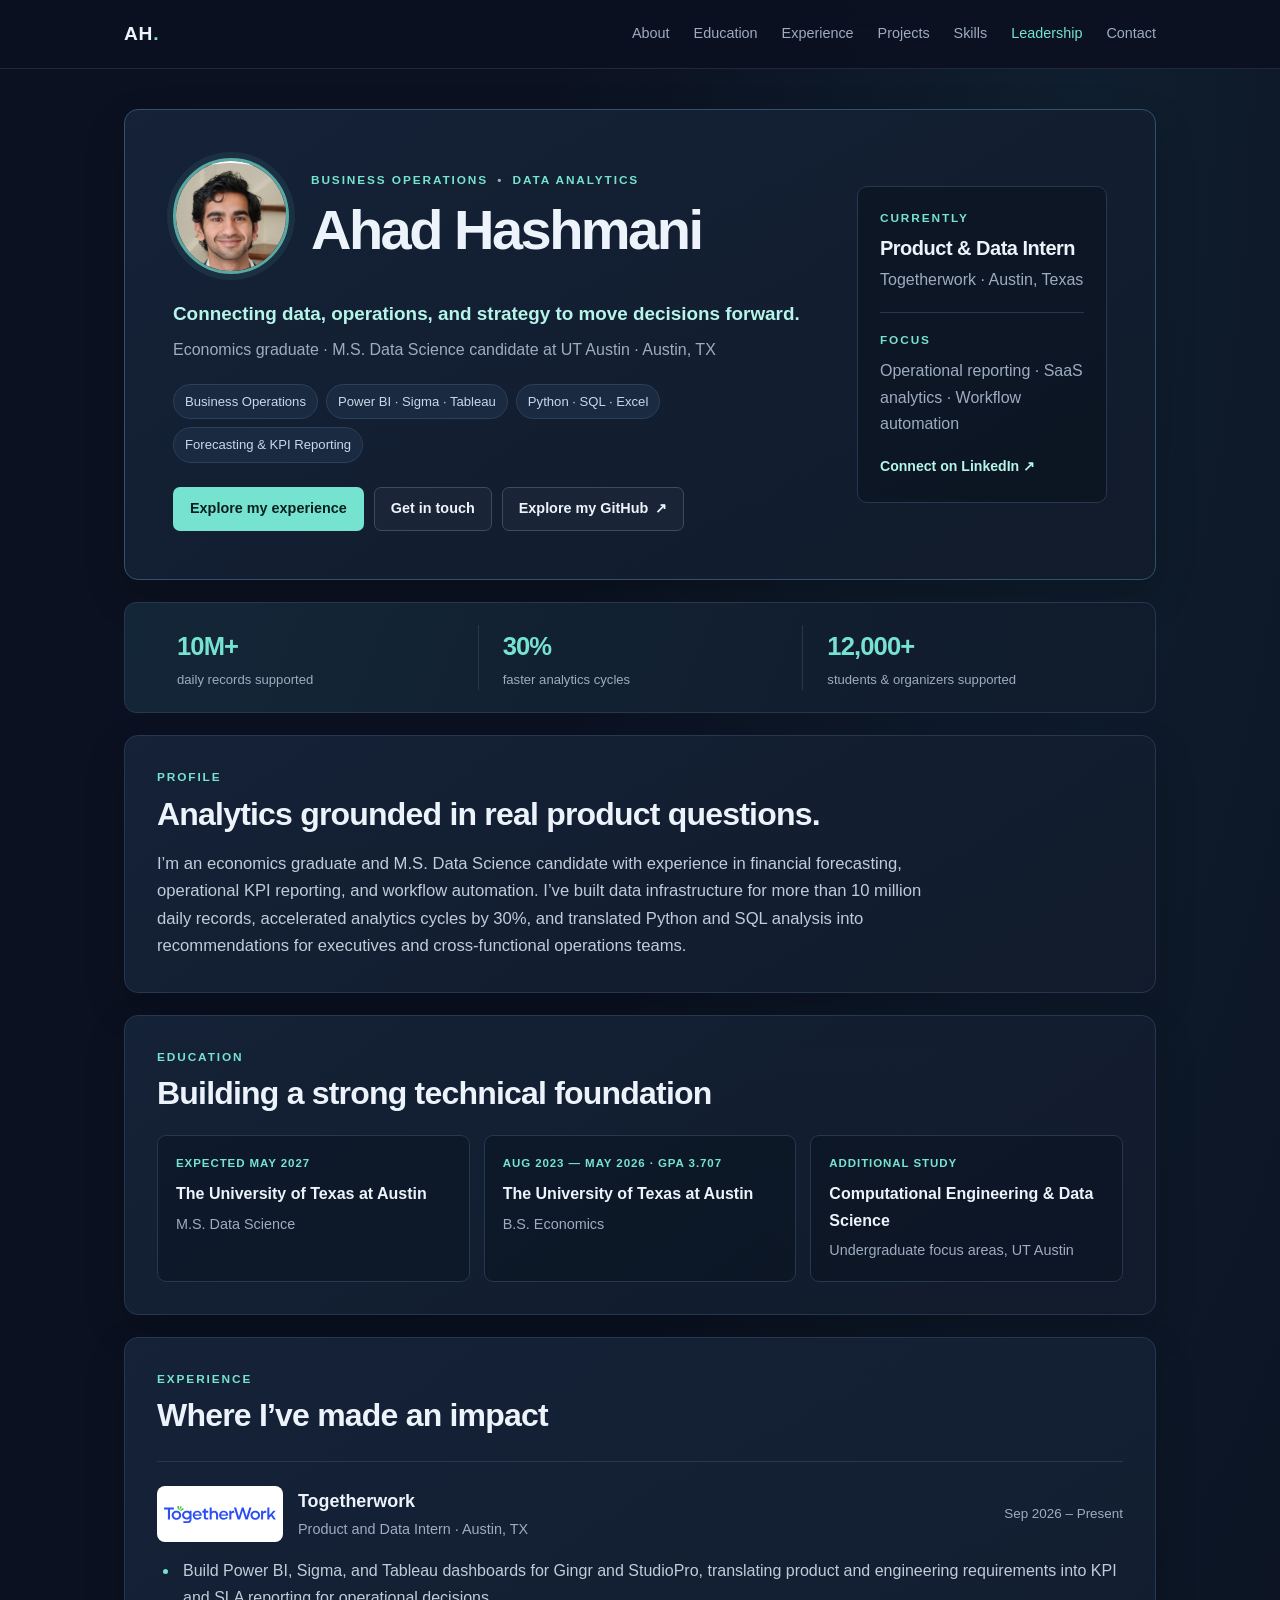
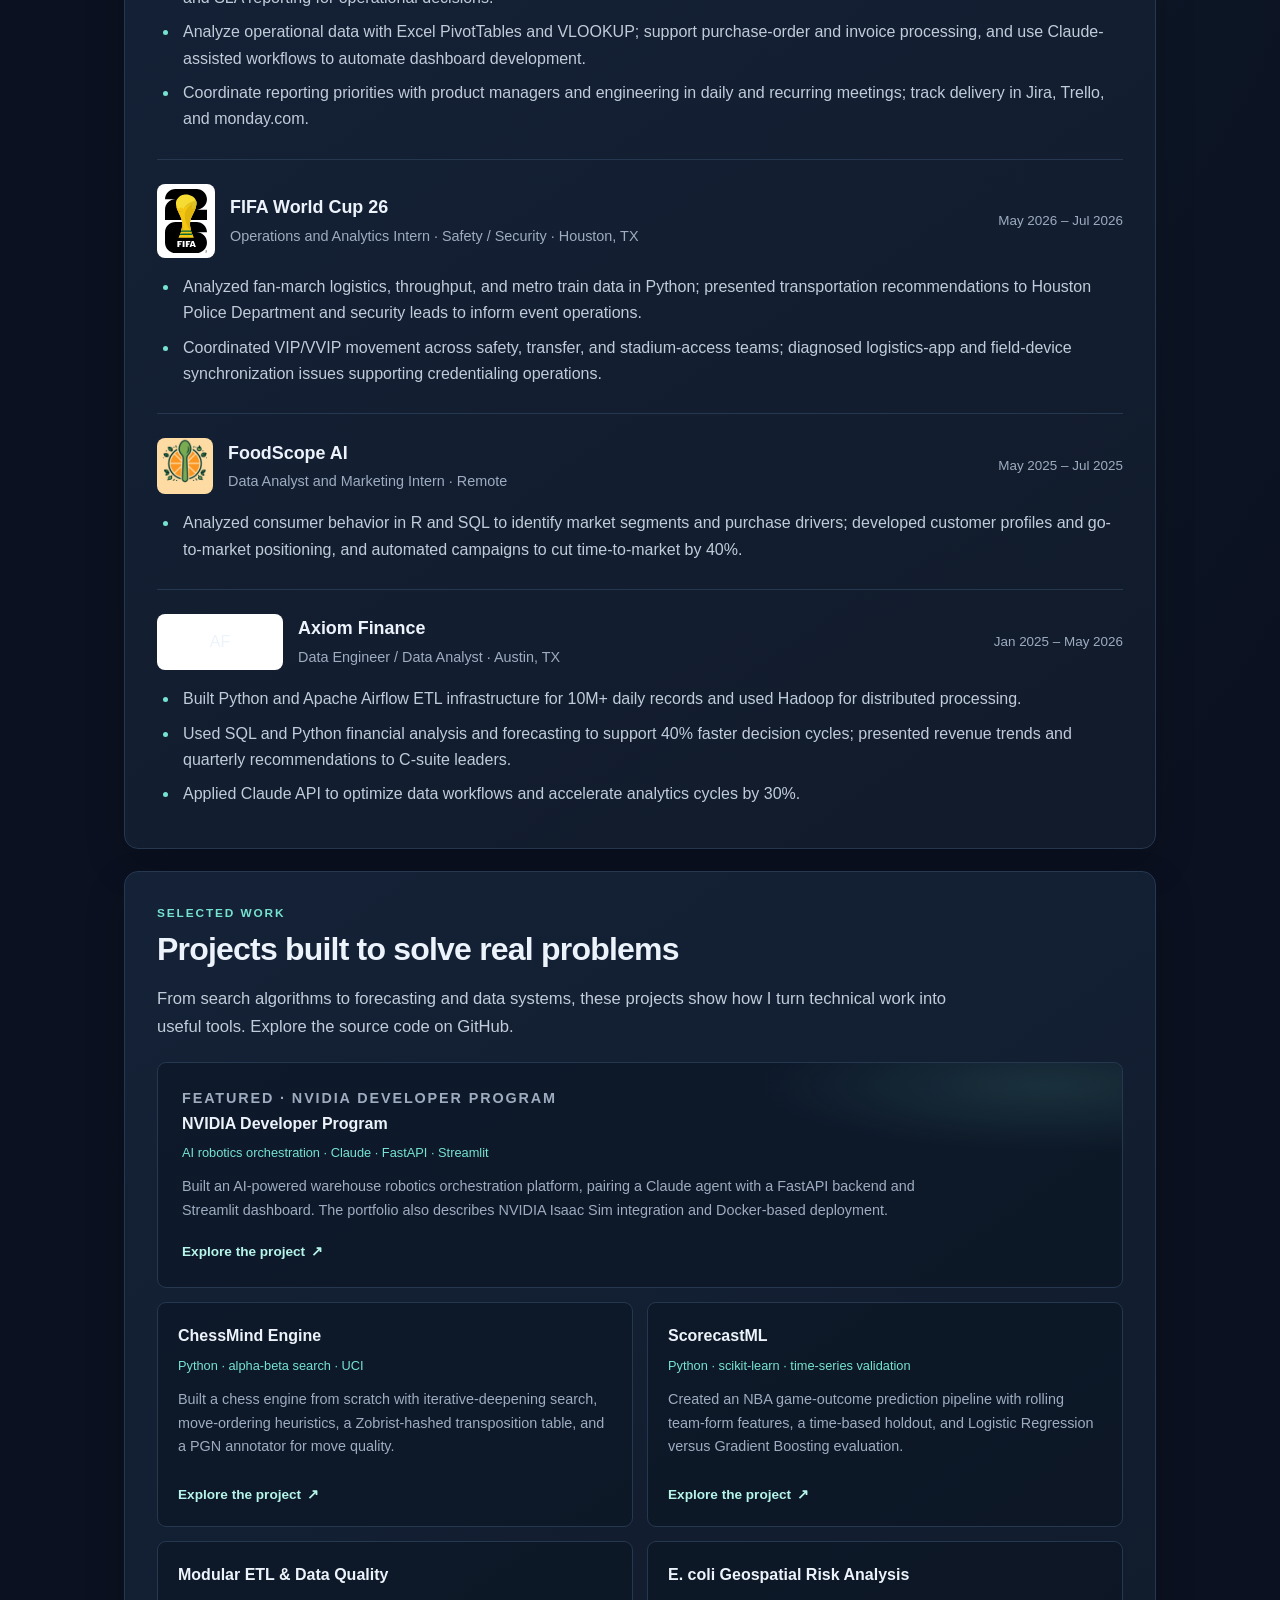
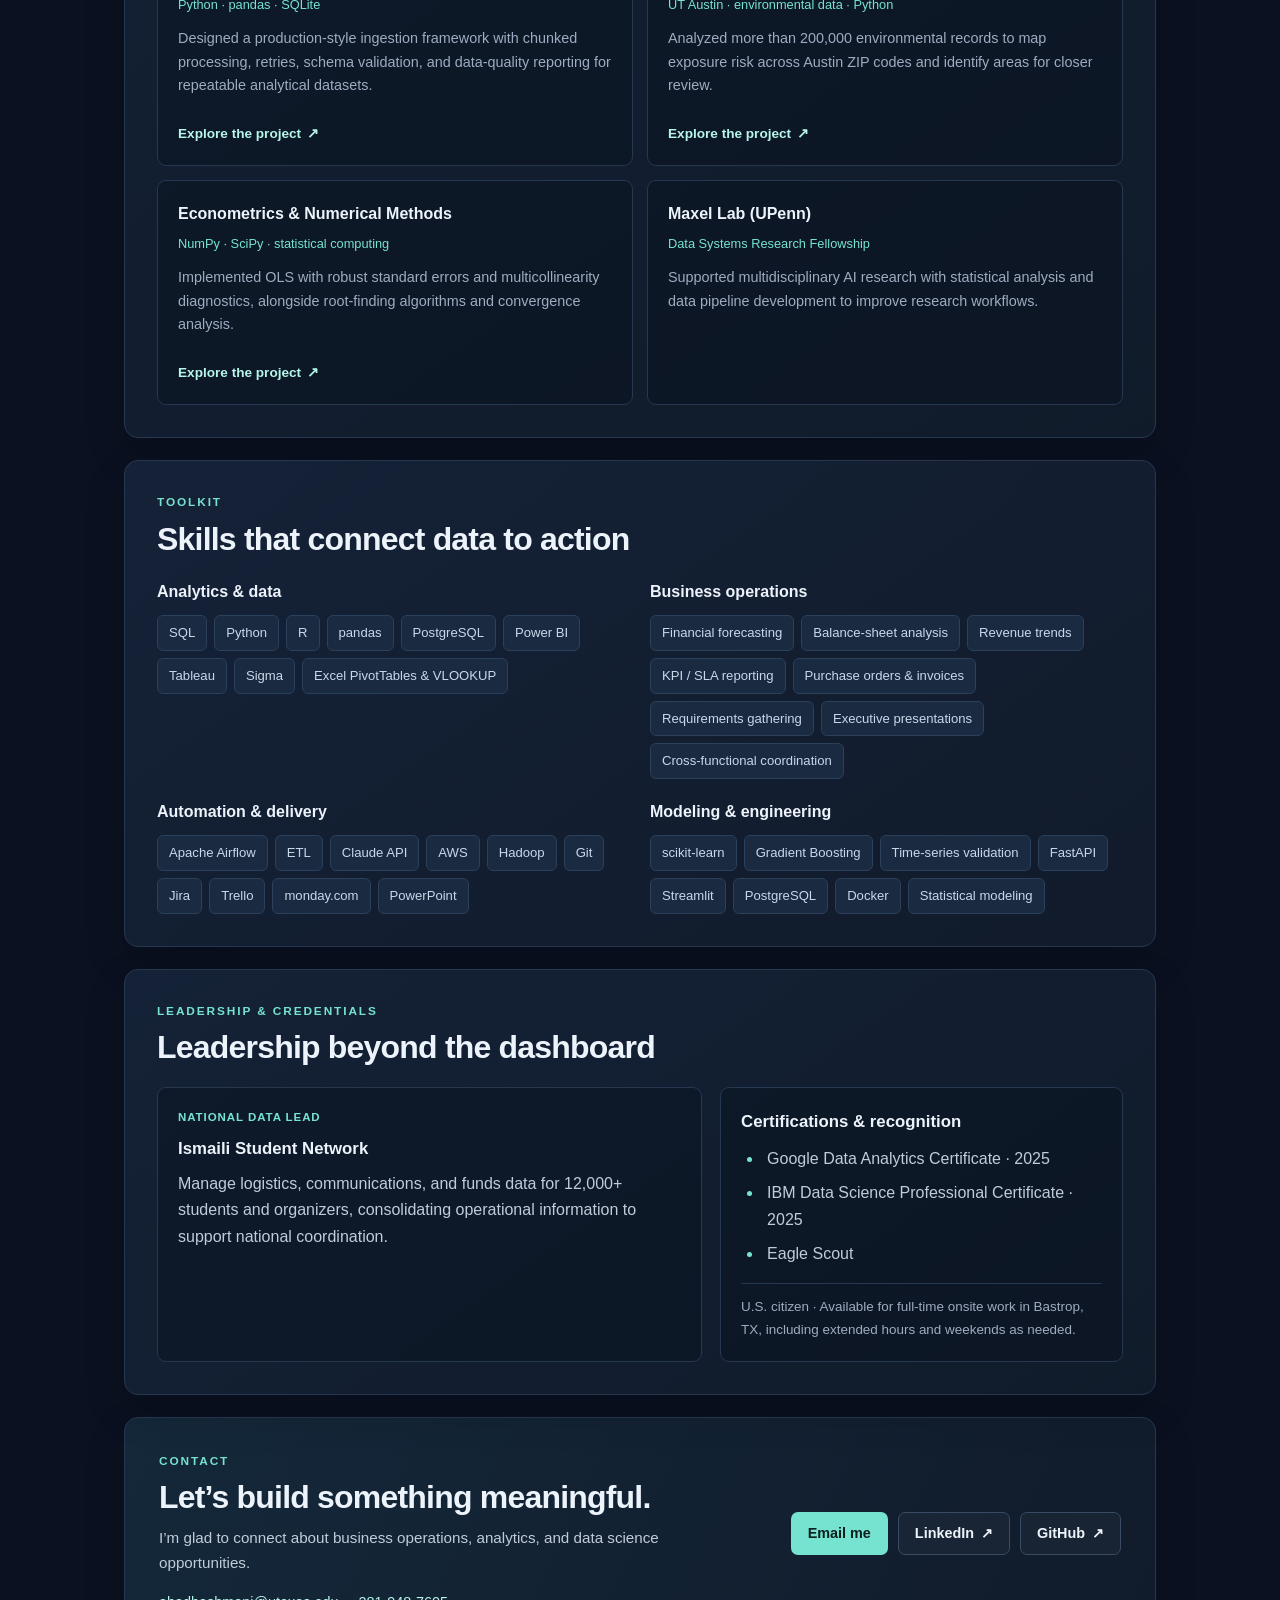
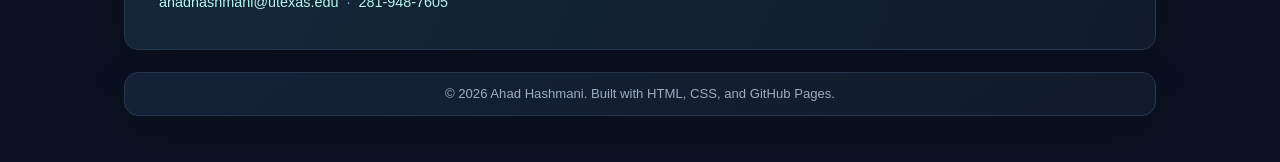
==== commit 39b4de7d: "profile updates" ====
--- a/profile.html
+++ b/profile.html
@@ -3,9 +3,12 @@
 <head>
   <meta charset="UTF-8" />
   <meta name="viewport" content="width=device-width, initial-scale=1.0"/>
-  <meta name="description" content="Ahad Hashmani is a product and data analytics professional and UT Austin M.S. Data Science candidate with experience in SaaS, financial analytics, and operations." />
+  <meta name="description" content="Ahad Hashmani is a UT Austin data science graduate student working across product analytics, data engineering, AI, and business operations." />
   <meta name="theme-color" content="#0b1120" />
-  <title>Ahad Hashmani | Product & Data Analytics</title>
+  <meta property="og:type" content="website" />
+  <meta property="og:title" content="Ahad Hashmani | Product, Data & AI" />
+  <meta property="og:description" content="Projects and experience across product analytics, data engineering, AI, and business operations." />
+  <title>Ahad Hashmani | Product, Data &amp; AI</title>
   <link rel="stylesheet" href="profilestye.css" />
 </head>
 <body id="top">
@@ -49,6 +52,7 @@
         <div class="hero-buttons">
           <a href="#experience" class="btn btn-primary">Explore my experience</a>
           <a href="#contact" class="btn btn-secondary">Get in touch</a>
+          <a href="https://github.com/AhadHashmani" class="btn btn-secondary" target="_blank" rel="noopener">Explore my GitHub <span aria-hidden="true">↗</span></a>
         </div>
       </div>
       <div class="hero-side">
@@ -191,34 +195,58 @@
       <!-- Projects Section -->
       <section id="projects" class="card content-section">
         <p class="section-label">SELECTED WORK</p>
-        <h2>Projects &amp; research</h2>
+        <h2>Projects built to solve real problems</h2>
+        <p class="section-intro">From search algorithms to forecasting and data systems, these projects show how I turn technical work into useful tools. Explore the source code on GitHub.</p>
         <div class="project-grid">
 
-          <div class="project-card featured-project">
-            <p class="project-kicker">FEATURED PROJECT</p>
-            <h3>Modular ETL &amp; Data Quality Framework</h3>
+          <article class="project-card featured-project">
+            <p class="project-kicker">FEATURED · NVIDIA DEVELOPER PROGRAM</p>
+            <h3>NVIDIA Developer Program</h3>
+            <span class="project-subtitle">AI robotics orchestration · Claude · FastAPI · Streamlit</span>
+            <p>Built an AI-powered warehouse robotics orchestration platform, pairing a Claude agent with a FastAPI backend and Streamlit dashboard. The portfolio also describes NVIDIA Isaac Sim integration and Docker-based deployment.</p>
+            <a class="project-link" href="https://github.com/AhadHashmani/RoboticsOps" target="_blank" rel="noopener">Explore the project <span aria-hidden="true">↗</span></a>
+          </article>
+
+          <article class="project-card">
+            <h3>ChessMind Engine</h3>
+            <span class="project-subtitle">Python · alpha-beta search · UCI</span>
+            <p>Built a chess engine from scratch with iterative-deepening search, move-ordering heuristics, a Zobrist-hashed transposition table, and a PGN annotator for move quality.</p>
+            <a class="project-link" href="https://github.com/AhadHashmani/chessmind-engine" target="_blank" rel="noopener">Explore the project <span aria-hidden="true">↗</span></a>
+          </article>
+
+          <article class="project-card">
+            <h3>ScorecastML</h3>
+            <span class="project-subtitle">Python · scikit-learn · time-series validation</span>
+            <p>Created an NBA game-outcome prediction pipeline with rolling team-form features, a time-based holdout, and Logistic Regression versus Gradient Boosting evaluation.</p>
+            <a class="project-link" href="https://github.com/AhadHashmani/scorecastml" target="_blank" rel="noopener">Explore the project <span aria-hidden="true">↗</span></a>
+          </article>
+
+          <article class="project-card">
+            <h3>Modular ETL &amp; Data Quality</h3>
             <span class="project-subtitle">Python · pandas · SQLite</span>
-            <p>Built reusable ingestion and transformation components using 10,000-row CSV chunks, deduplication, missing-value handling, and schema checks. Added quality reports, logs, and retries to produce repeatable analytical datasets.</p>
-          </div>
-
-          <div class="project-card">
+            <p>Designed a production-style ingestion framework with chunked processing, retries, schema validation, and data-quality reporting for repeatable analytical datasets.</p>
+            <a class="project-link" href="https://github.com/AhadHashmani/data-engineering-portfolio/tree/main/etl-pipeline" target="_blank" rel="noopener">Explore the project <span aria-hidden="true">↗</span></a>
+          </article>
+
+          <article class="project-card">
+            <h3>E. coli Geospatial Risk Analysis</h3>
+            <span class="project-subtitle">UT Austin · environmental data · Python</span>
+            <p>Analyzed more than 200,000 environmental records to map exposure risk across Austin ZIP codes and identify areas for closer review.</p>
+            <a class="project-link" href="https://github.com/AhadHashmani/Ecoli-Concentration-Austin-Data-Science-CAPSTONE" target="_blank" rel="noopener">Explore the project <span aria-hidden="true">↗</span></a>
+          </article>
+
+          <article class="project-card">
+            <h3>Econometrics &amp; Numerical Methods</h3>
+            <span class="project-subtitle">NumPy · SciPy · statistical computing</span>
+            <p>Implemented OLS with robust standard errors and multicollinearity diagnostics, alongside root-finding algorithms and convergence analysis.</p>
+            <a class="project-link" href="https://github.com/AhadHashmani/data-engineering-portfolio" target="_blank" rel="noopener">Explore the project <span aria-hidden="true">↗</span></a>
+          </article>
+
+          <article class="project-card">
             <h3>Maxel Lab (UPenn)</h3>
             <span class="project-subtitle">Data Systems Research Fellowship</span>
-            <p>Provided data science research support across AI domains, applying statistical analysis and pipeline development to accelerate workflows for multidisciplinary researchers.</p>
-          </div>
-
-          <div class="project-card">
-            <h3>NVIDIA Developer Program</h3>
-            <span class="project-subtitle">AI Robotics Orchestration Platform</span>
-            <p>Integrated NVIDIA Isaac Sim 6G tools with a multi-turn Claude AI agent in a full-stack application (FastAPI, Streamlit, PostgreSQL) deployed with Docker across 3 OS models.</p>
-          </div>
-
-          <div class="project-card">
-            <h3>Spatiotemporal E. coli Modeling</h3>
-            <span class="project-subtitle">UT Austin Computational Research</span>
-            <p>Engineered predictive health risk models (weather API, 200K+ records) identifying 24% elevated exposure zones; designed visualizations to prioritize intervention strategy.</p>
-          </div>
-
+            <p>Supported multidisciplinary AI research with statistical analysis and data pipeline development to improve research workflows.</p>
+          </article>
         </div>
       </section>
 
@@ -273,6 +301,20 @@
             </div>
           </div>
 
+          <div class="skill-category">
+            <h4>Modeling &amp; engineering</h4>
+            <div class="tag-cloud">
+              <span>scikit-learn</span>
+              <span>Gradient Boosting</span>
+              <span>Time-series validation</span>
+              <span>FastAPI</span>
+              <span>Streamlit</span>
+              <span>PostgreSQL</span>
+              <span>Docker</span>
+              <span>Statistical modeling</span>
+            </div>
+          </div>
+
         </div>
       </section>
 
--- a/profilestye.css
+++ b/profilestye.css
@@ -466,12 +466,15 @@
 
 .project-grid {
   display: grid;
-  grid-template-columns: repeat(3, minmax(0, 1fr));
+  grid-template-columns: repeat(2, minmax(0, 1fr));
   gap: 14px;
   margin-top: 22px;
 }
 
 .project-card {
+  display: flex;
+  min-height: 225px;
+  flex-direction: column;
   padding: 20px;
   background-color: rgba(8, 16, 29, 0.45);
   border: 1px solid var(--border);
@@ -489,6 +492,7 @@
 
 .featured-project {
   grid-column: 1 / -1;
+  min-height: 0;
   padding: 24px;
   background:
     radial-gradient(ellipse at 92% 10%, rgba(118, 227, 208, 0.12), transparent 18rem),
@@ -499,11 +503,12 @@
   font-size: 1.2rem;
 }
 
-.featured-project p:last-child {
+.featured-project p:not(.project-kicker) {
   max-width: 760px;
 }
 
-.project-card:hover {
+.project-card:hover,
+.project-card:focus-within {
   border-color: #4a7185;
   transform: translateY(-3px);
 }
@@ -524,6 +529,25 @@
   margin-bottom: 0;
   color: var(--muted);
   font-size: 0.9rem;
+}
+
+.project-link {
+  display: inline-flex;
+  align-items: center;
+  gap: 6px;
+  align-self: flex-start;
+  margin-top: auto;
+  padding-top: 18px;
+  color: var(--accent-soft);
+  font-size: 0.85rem;
+  font-weight: 700;
+  text-decoration: none;
+}
+
+.project-link:hover {
+  color: var(--accent);
+  text-decoration: underline;
+  text-underline-offset: 4px;
 }
 
 .skills-categories {
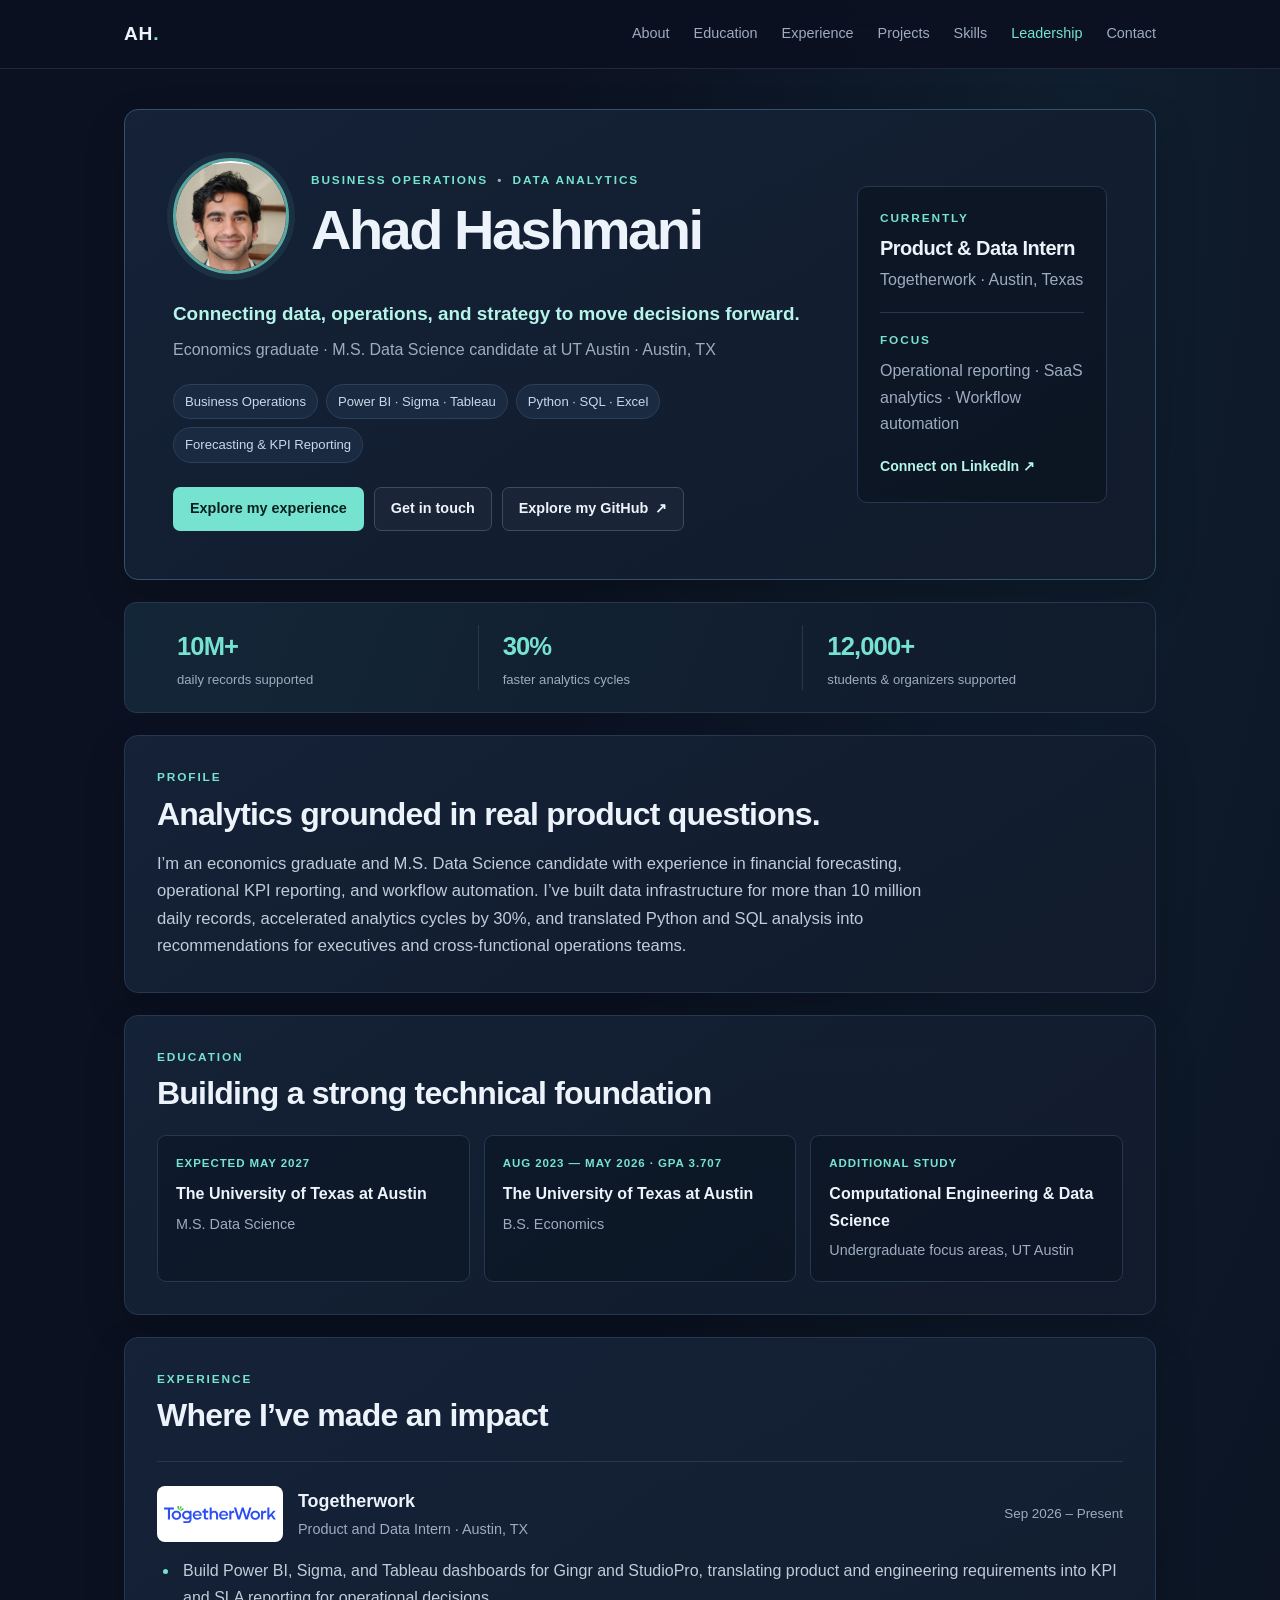
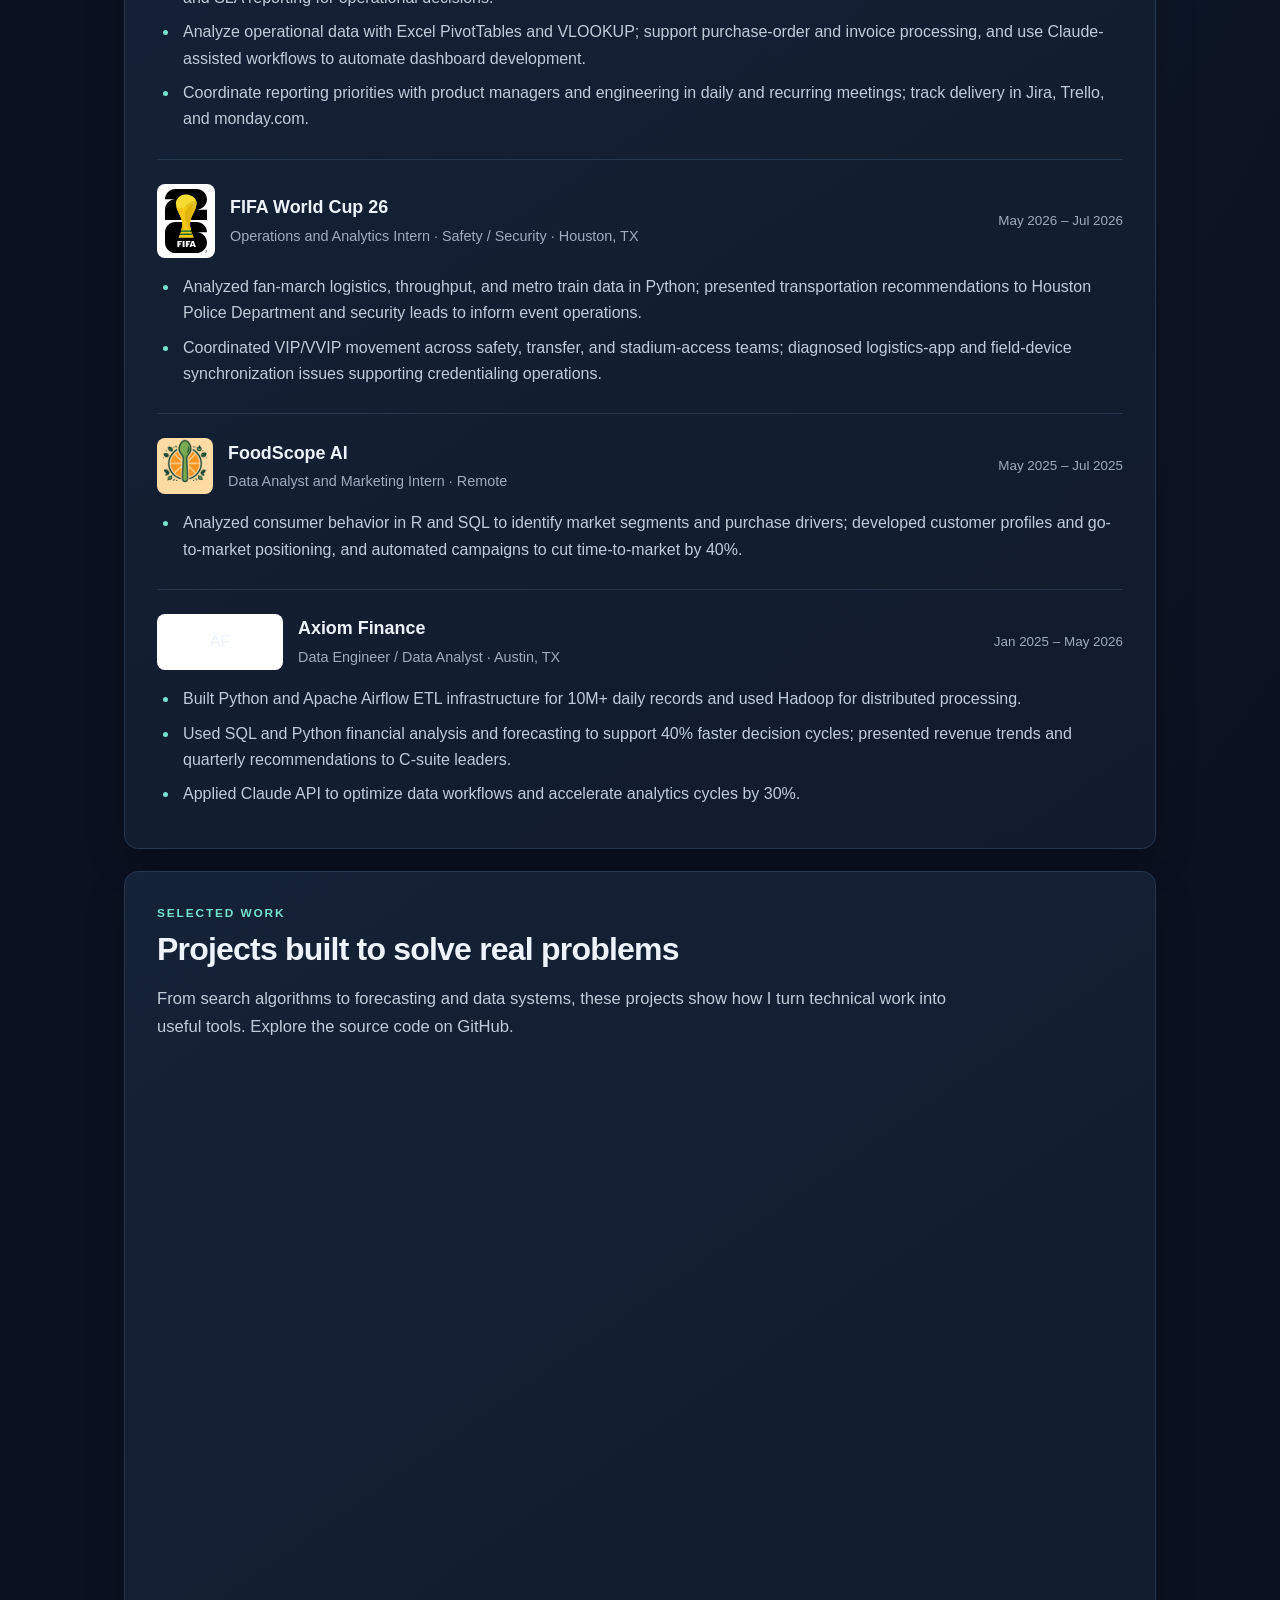
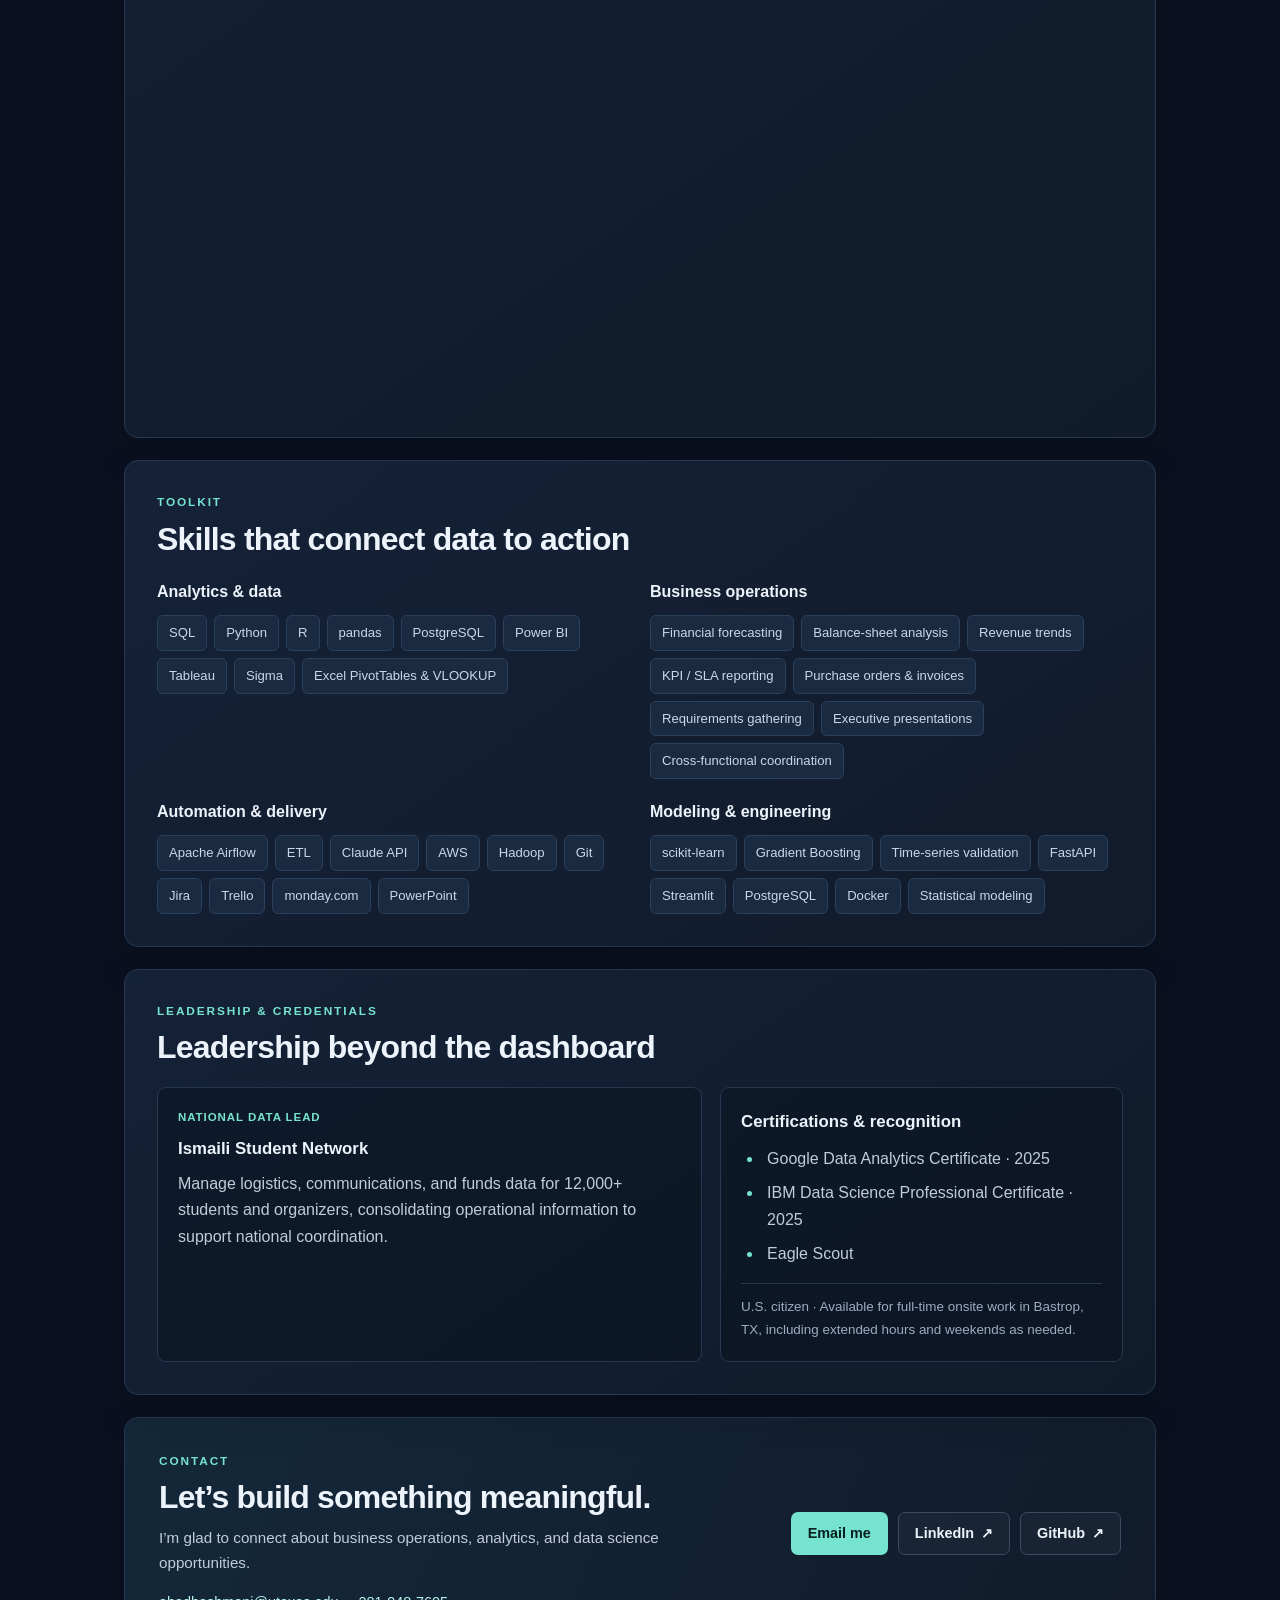
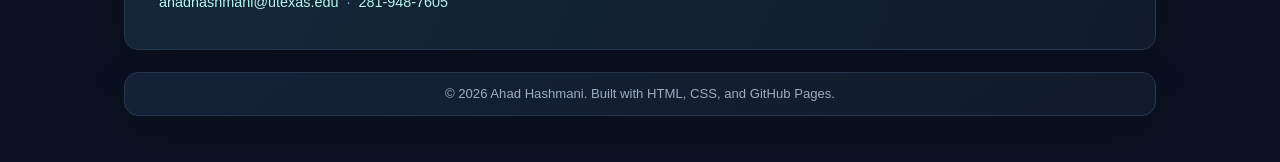
==== commit 4ded122a: "updates" ====
--- a/profile.html
+++ b/profile.html
@@ -201,9 +201,9 @@
 
           <article class="project-card featured-project">
             <p class="project-kicker">FEATURED · NVIDIA DEVELOPER PROGRAM</p>
-            <h3>NVIDIA Developer Program</h3>
-            <span class="project-subtitle">AI robotics orchestration · Claude · FastAPI · Streamlit</span>
-            <p>Built an AI-powered warehouse robotics orchestration platform, pairing a Claude agent with a FastAPI backend and Streamlit dashboard. The portfolio also describes NVIDIA Isaac Sim integration and Docker-based deployment.</p>
+            <h3>AI Robotics Orchestration Platform</h3>
+            <span class="project-subtitle">NVIDIA Isaac Sim · Claude · FastAPI · Streamlit · PostgreSQL</span>
+            <p>Connected NVIDIA Isaac Sim with a multi-turn Claude agent in a full-stack warehouse robotics orchestration platform, using FastAPI, Streamlit, PostgreSQL, and Docker.</p>
             <a class="project-link" href="https://github.com/AhadHashmani/RoboticsOps" target="_blank" rel="noopener">Explore the project <span aria-hidden="true">↗</span></a>
           </article>
 
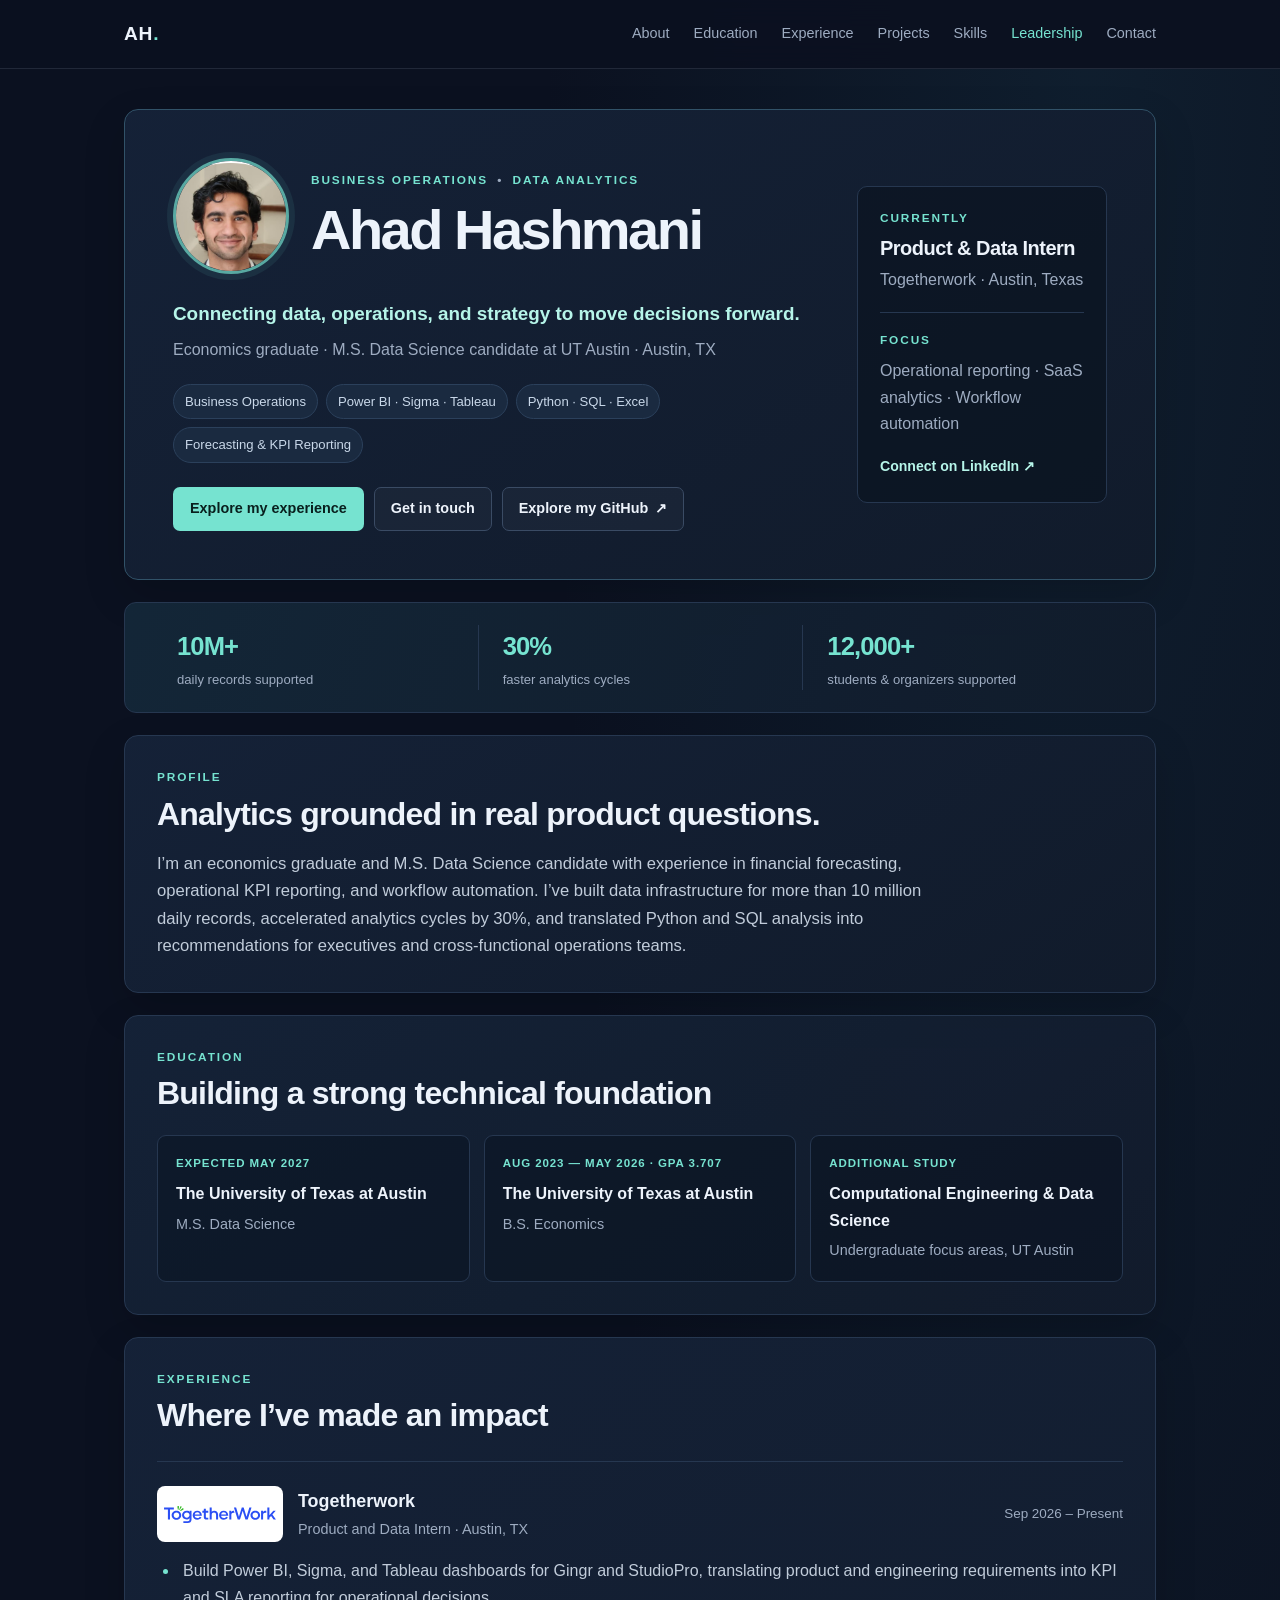
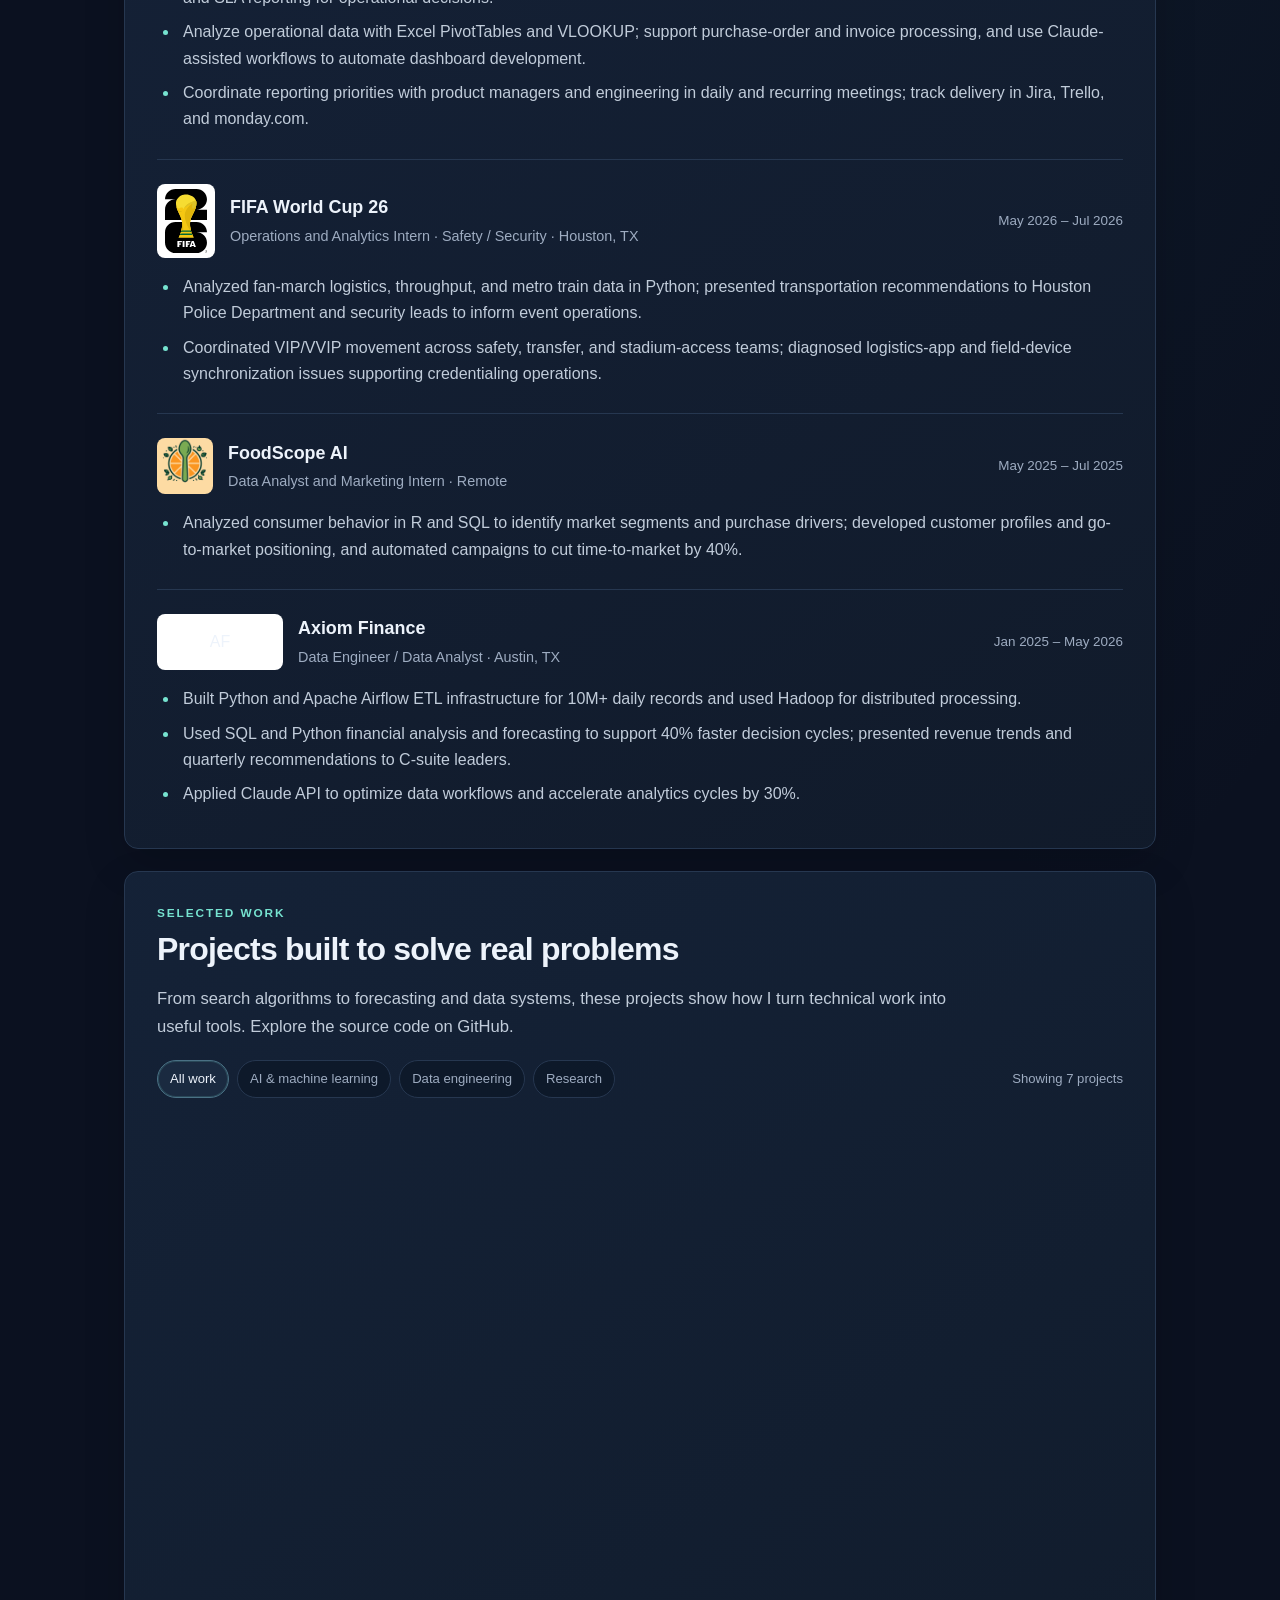
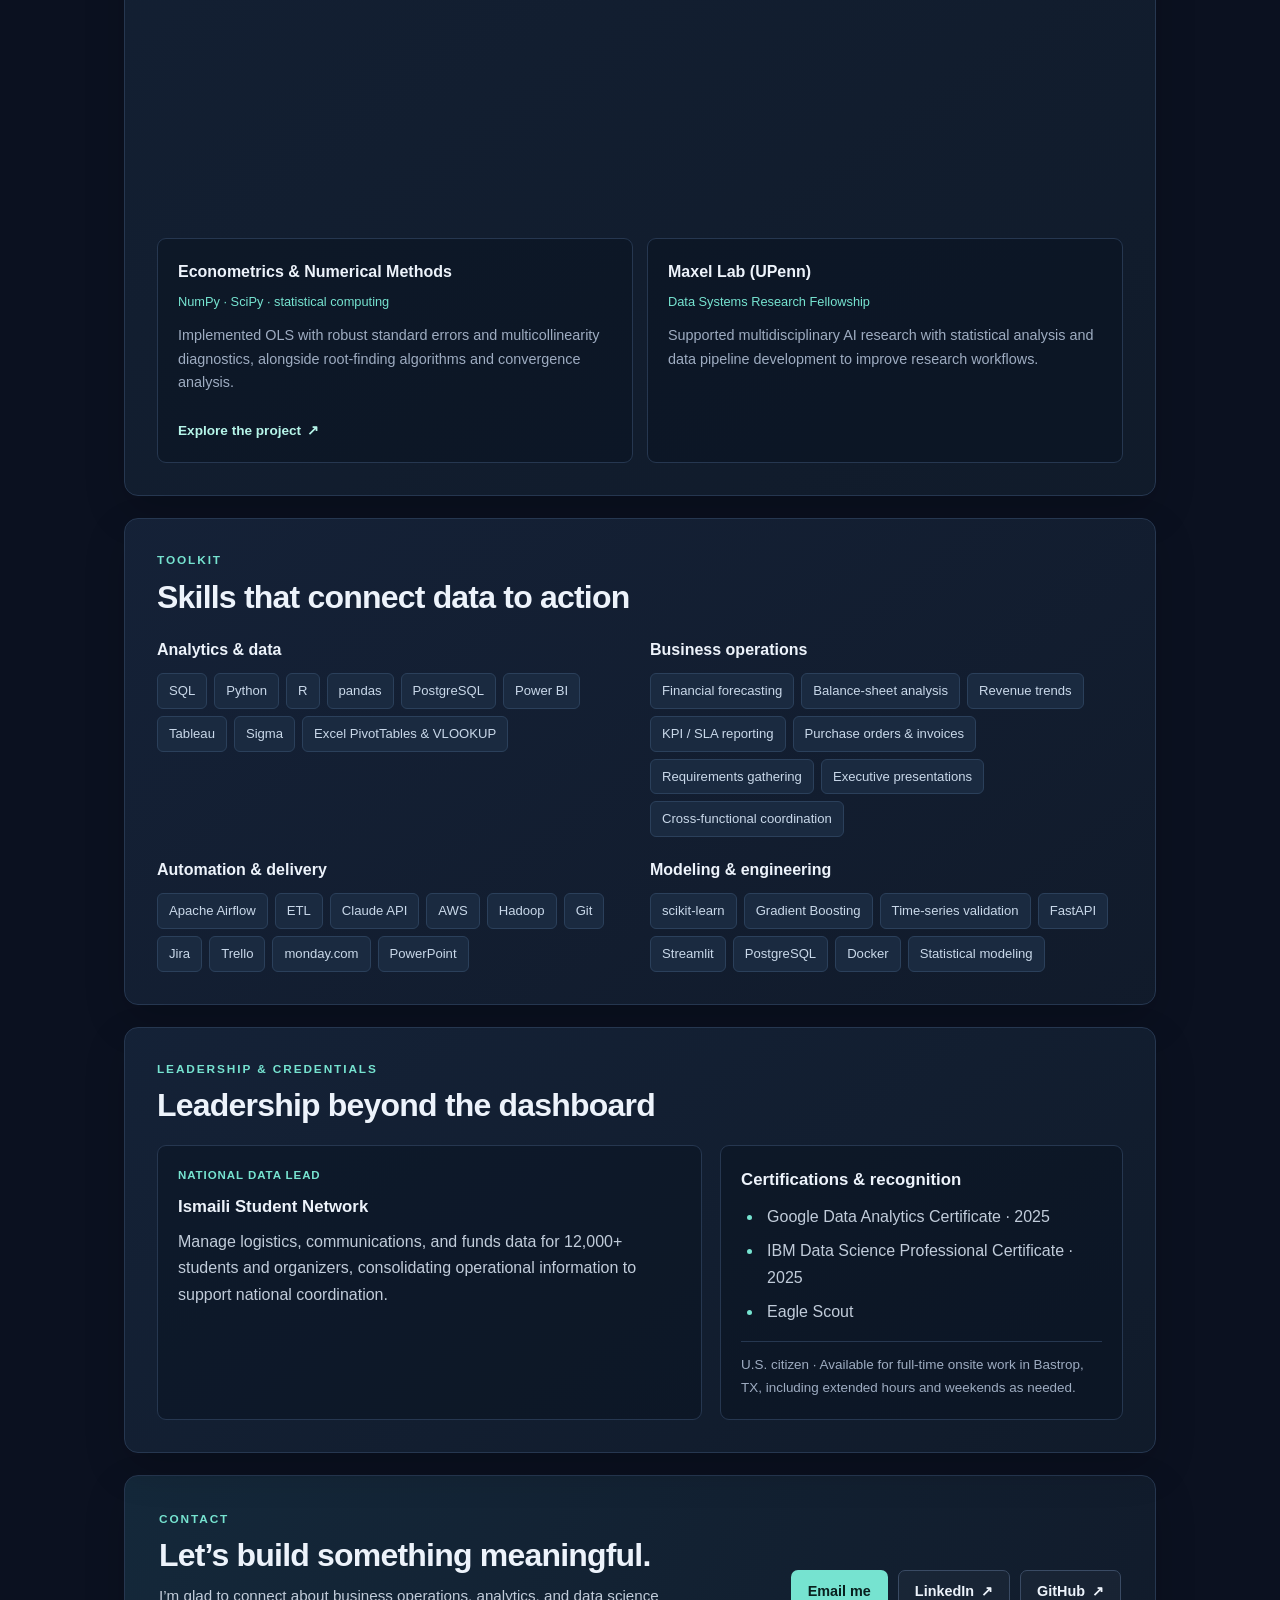
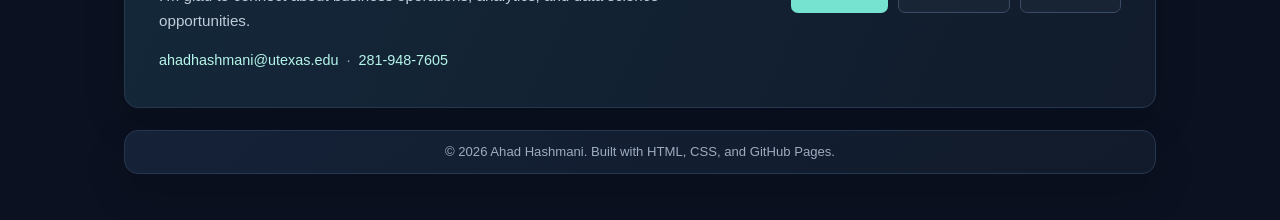
==== commit 43aae3dd: "updates" ====
--- a/profile.html
+++ b/profile.html
@@ -197,9 +197,18 @@
         <p class="section-label">SELECTED WORK</p>
         <h2>Projects built to solve real problems</h2>
         <p class="section-intro">From search algorithms to forecasting and data systems, these projects show how I turn technical work into useful tools. Explore the source code on GitHub.</p>
+        <div class="project-toolbar">
+          <div class="project-filters" role="group" aria-label="Filter projects by focus">
+            <button class="project-filter is-active" type="button" data-project-filter="all" aria-pressed="true">All work</button>
+            <button class="project-filter" type="button" data-project-filter="ai" aria-pressed="false">AI &amp; machine learning</button>
+            <button class="project-filter" type="button" data-project-filter="data" aria-pressed="false">Data engineering</button>
+            <button class="project-filter" type="button" data-project-filter="research" aria-pressed="false">Research</button>
+          </div>
+          <p class="project-results" aria-live="polite" aria-atomic="true"></p>
+        </div>
         <div class="project-grid">
 
-          <article class="project-card featured-project">
+          <article class="project-card featured-project" data-project-categories="ai">
             <p class="project-kicker">FEATURED · NVIDIA DEVELOPER PROGRAM</p>
             <h3>AI Robotics Orchestration Platform</h3>
             <span class="project-subtitle">NVIDIA Isaac Sim · Claude · FastAPI · Streamlit · PostgreSQL</span>
@@ -207,42 +216,42 @@
             <a class="project-link" href="https://github.com/AhadHashmani/RoboticsOps" target="_blank" rel="noopener">Explore the project <span aria-hidden="true">↗</span></a>
           </article>
 
-          <article class="project-card">
+          <article class="project-card" data-project-categories="ai">
             <h3>ChessMind Engine</h3>
             <span class="project-subtitle">Python · alpha-beta search · UCI</span>
             <p>Built a chess engine from scratch with iterative-deepening search, move-ordering heuristics, a Zobrist-hashed transposition table, and a PGN annotator for move quality.</p>
             <a class="project-link" href="https://github.com/AhadHashmani/chessmind-engine" target="_blank" rel="noopener">Explore the project <span aria-hidden="true">↗</span></a>
           </article>
 
-          <article class="project-card">
+          <article class="project-card" data-project-categories="ai">
             <h3>ScorecastML</h3>
             <span class="project-subtitle">Python · scikit-learn · time-series validation</span>
             <p>Created an NBA game-outcome prediction pipeline with rolling team-form features, a time-based holdout, and Logistic Regression versus Gradient Boosting evaluation.</p>
             <a class="project-link" href="https://github.com/AhadHashmani/scorecastml" target="_blank" rel="noopener">Explore the project <span aria-hidden="true">↗</span></a>
           </article>
 
-          <article class="project-card">
+          <article class="project-card" data-project-categories="data">
             <h3>Modular ETL &amp; Data Quality</h3>
             <span class="project-subtitle">Python · pandas · SQLite</span>
             <p>Designed a production-style ingestion framework with chunked processing, retries, schema validation, and data-quality reporting for repeatable analytical datasets.</p>
             <a class="project-link" href="https://github.com/AhadHashmani/data-engineering-portfolio/tree/main/etl-pipeline" target="_blank" rel="noopener">Explore the project <span aria-hidden="true">↗</span></a>
           </article>
 
-          <article class="project-card">
+          <article class="project-card" data-project-categories="research">
             <h3>E. coli Geospatial Risk Analysis</h3>
             <span class="project-subtitle">UT Austin · environmental data · Python</span>
             <p>Analyzed more than 200,000 environmental records to map exposure risk across Austin ZIP codes and identify areas for closer review.</p>
             <a class="project-link" href="https://github.com/AhadHashmani/Ecoli-Concentration-Austin-Data-Science-CAPSTONE" target="_blank" rel="noopener">Explore the project <span aria-hidden="true">↗</span></a>
           </article>
 
-          <article class="project-card">
+          <article class="project-card" data-project-categories="research">
             <h3>Econometrics &amp; Numerical Methods</h3>
             <span class="project-subtitle">NumPy · SciPy · statistical computing</span>
             <p>Implemented OLS with robust standard errors and multicollinearity diagnostics, alongside root-finding algorithms and convergence analysis.</p>
             <a class="project-link" href="https://github.com/AhadHashmani/data-engineering-portfolio" target="_blank" rel="noopener">Explore the project <span aria-hidden="true">↗</span></a>
           </article>
 
-          <article class="project-card">
+          <article class="project-card" data-project-categories="research">
             <h3>Maxel Lab (UPenn)</h3>
             <span class="project-subtitle">Data Systems Research Fellowship</span>
             <p>Supported multidisciplinary AI research with statistical analysis and data pipeline development to improve research workflows.</p>
--- a/profilestye.css
+++ b/profilestye.css
@@ -471,6 +471,51 @@
   margin-top: 22px;
 }
 
+.project-toolbar {
+  display: flex;
+  align-items: center;
+  justify-content: space-between;
+  gap: 16px;
+  margin-top: 20px;
+}
+
+.project-filters {
+  display: flex;
+  flex-wrap: wrap;
+  gap: 8px;
+}
+
+.project-filter {
+  min-height: 38px;
+  padding: 7px 12px;
+  color: var(--muted);
+  background-color: rgba(8, 16, 29, 0.45);
+  border: 1px solid var(--border);
+  border-radius: 999px;
+  font: inherit;
+  font-size: 0.82rem;
+  cursor: pointer;
+  transition: color 0.2s ease, background-color 0.2s ease, border-color 0.2s ease;
+}
+
+.project-filter:hover,
+.project-filter.is-active {
+  color: var(--text);
+  background-color: #1a2a40;
+  border-color: #4a7185;
+}
+
+.project-filter.is-active {
+  box-shadow: inset 0 0 0 1px rgba(118, 227, 208, 0.16);
+}
+
+.project-results {
+  flex: 0 0 auto;
+  margin: 0;
+  color: var(--muted);
+  font-size: 0.82rem;
+}
+
 .project-card {
   display: flex;
   min-height: 225px;
@@ -480,6 +525,10 @@
   border: 1px solid var(--border);
   border-radius: 9px;
   transition: border-color 0.2s ease, transform 0.2s ease;
+}
+
+.project-card[hidden] {
+  display: none;
 }
 
 .project-kicker {
@@ -726,6 +775,11 @@
     grid-template-columns: 1fr;
   }
 
+  .project-toolbar {
+    align-items: flex-start;
+    flex-direction: column;
+  }
+
   .leadership-content {
     grid-template-columns: 1fr;
   }
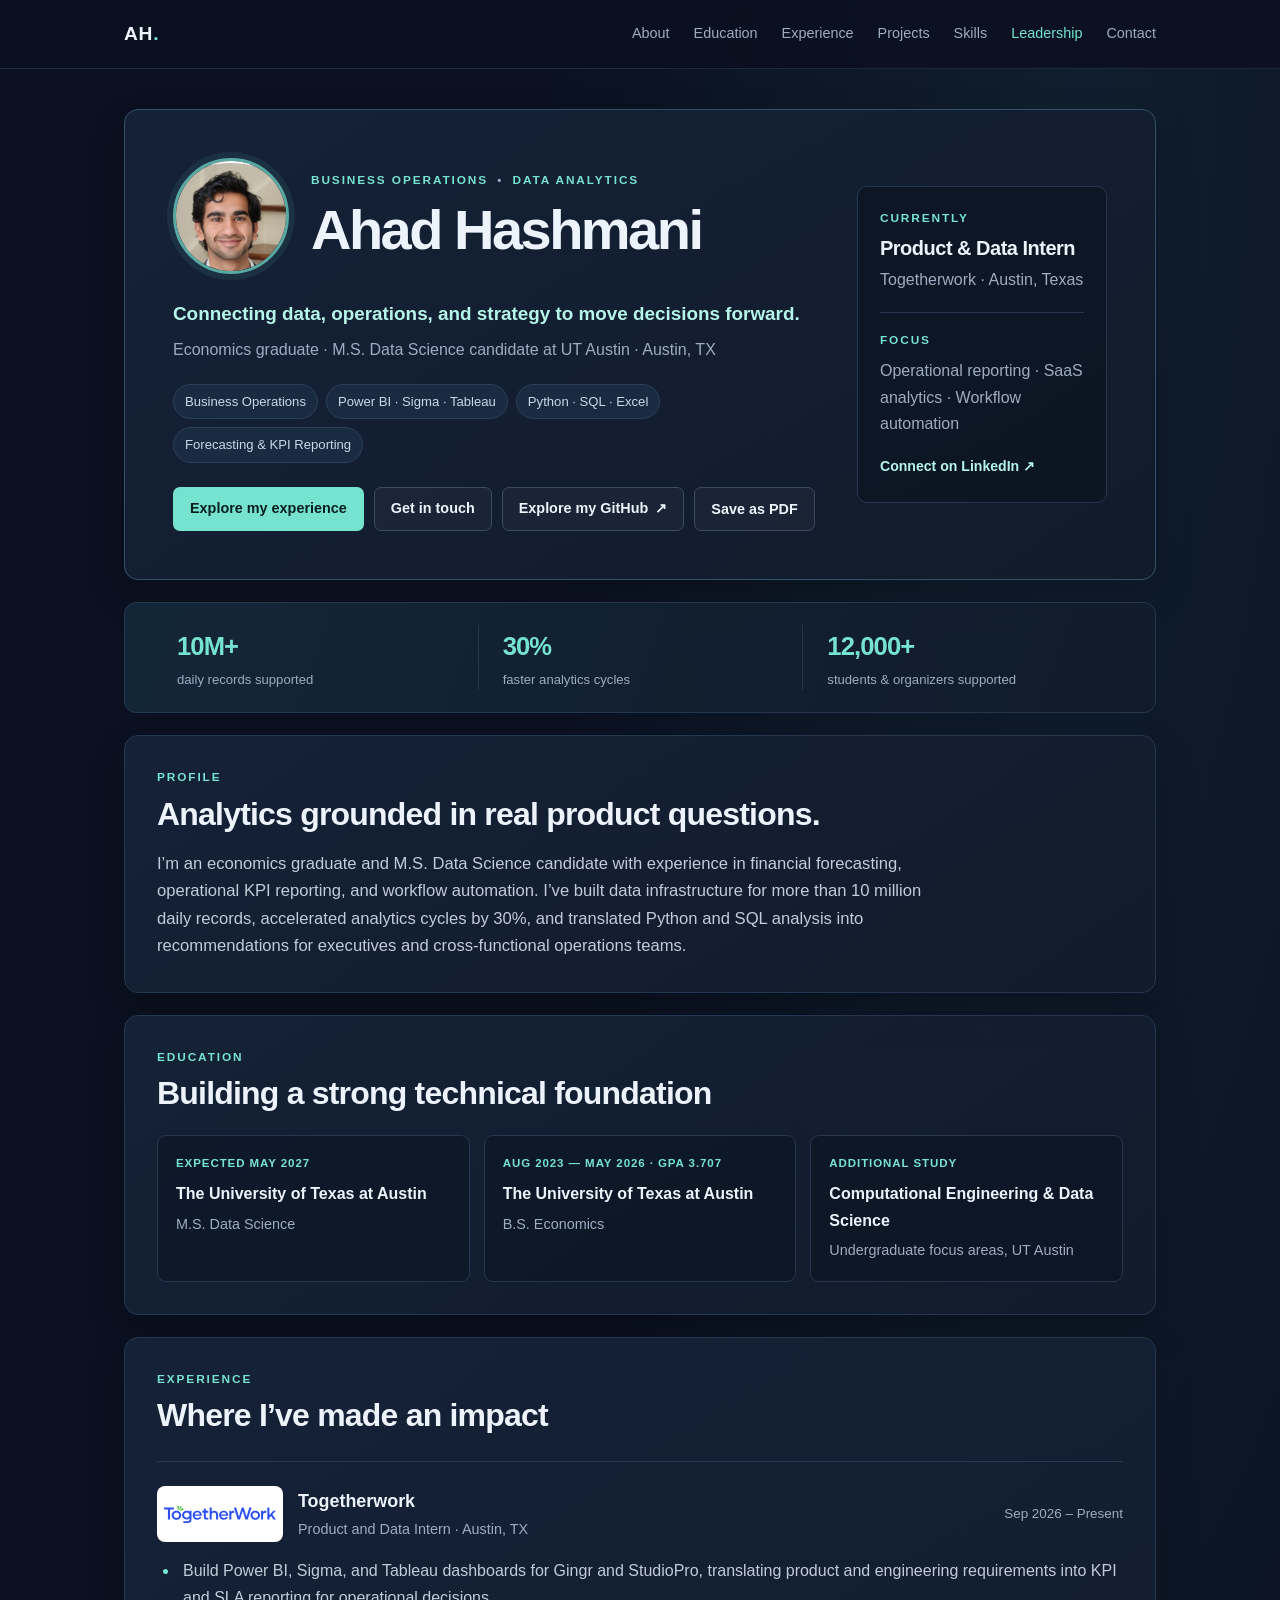
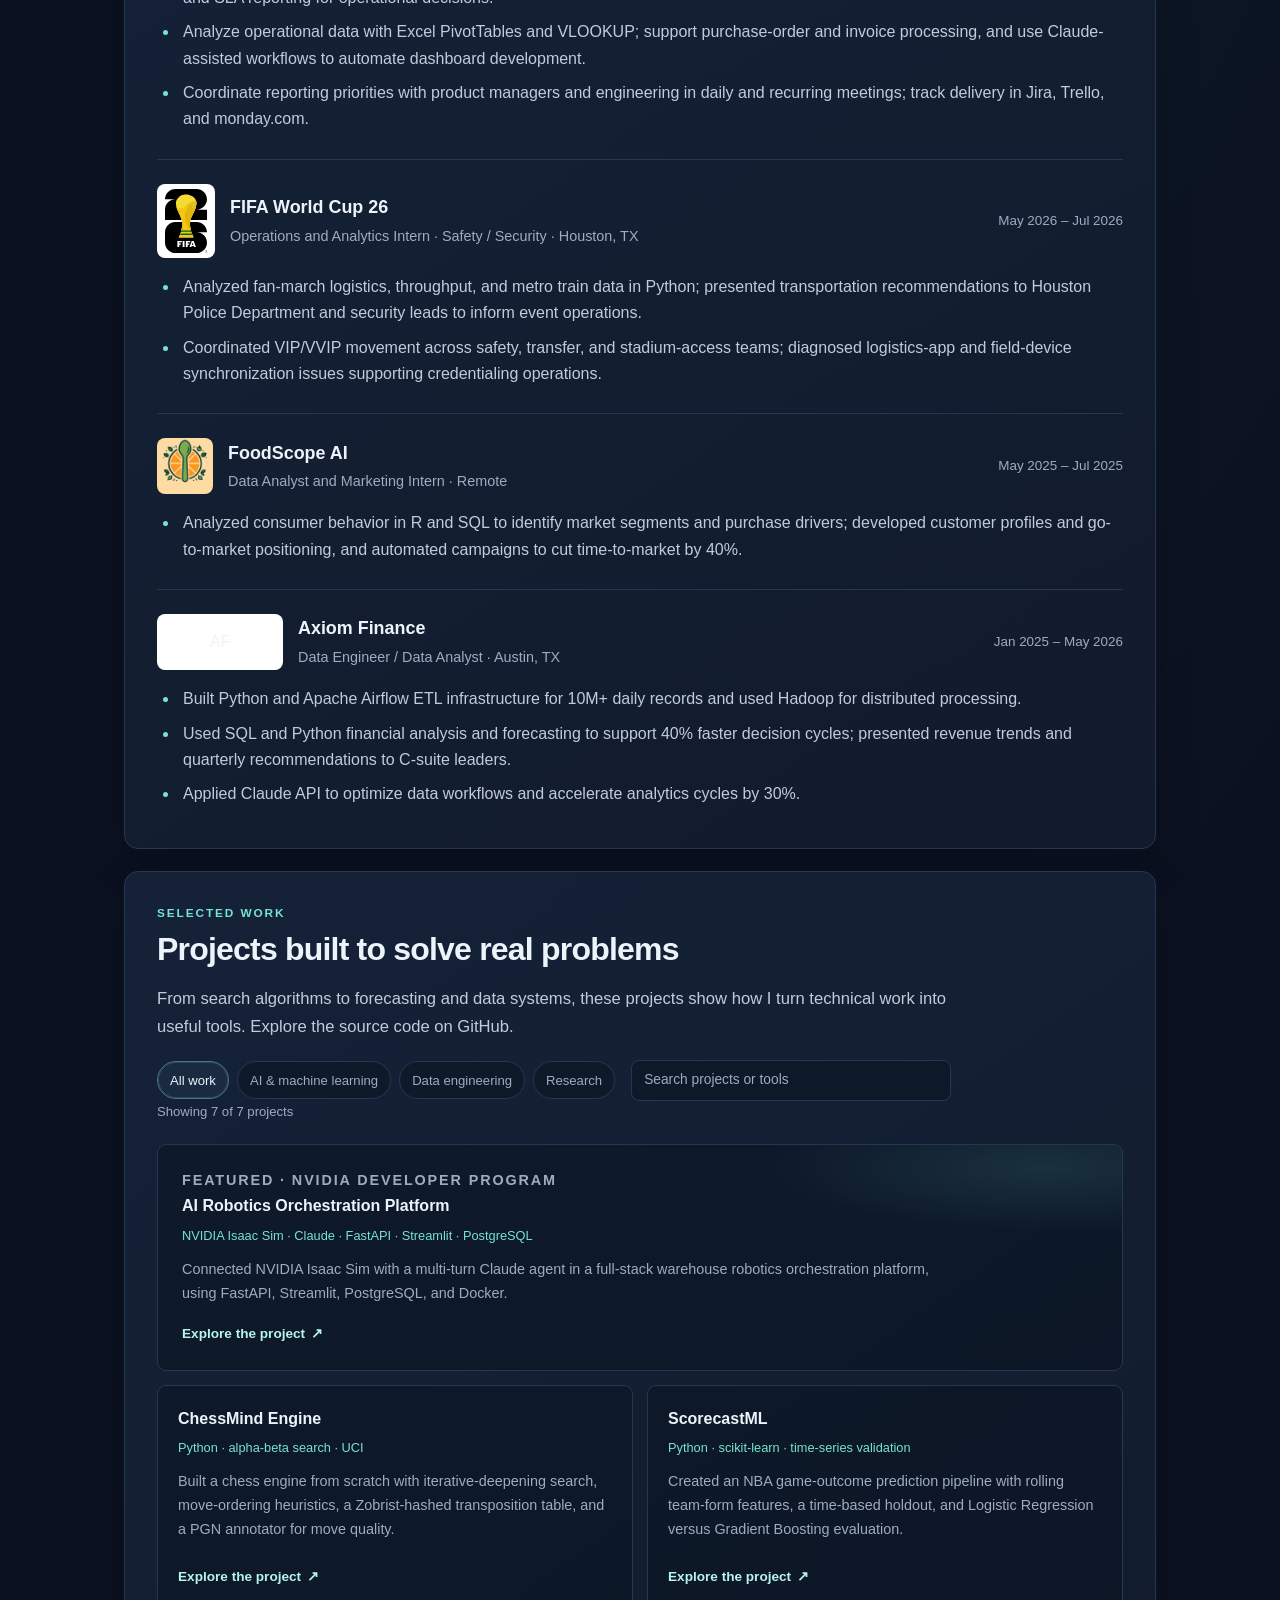
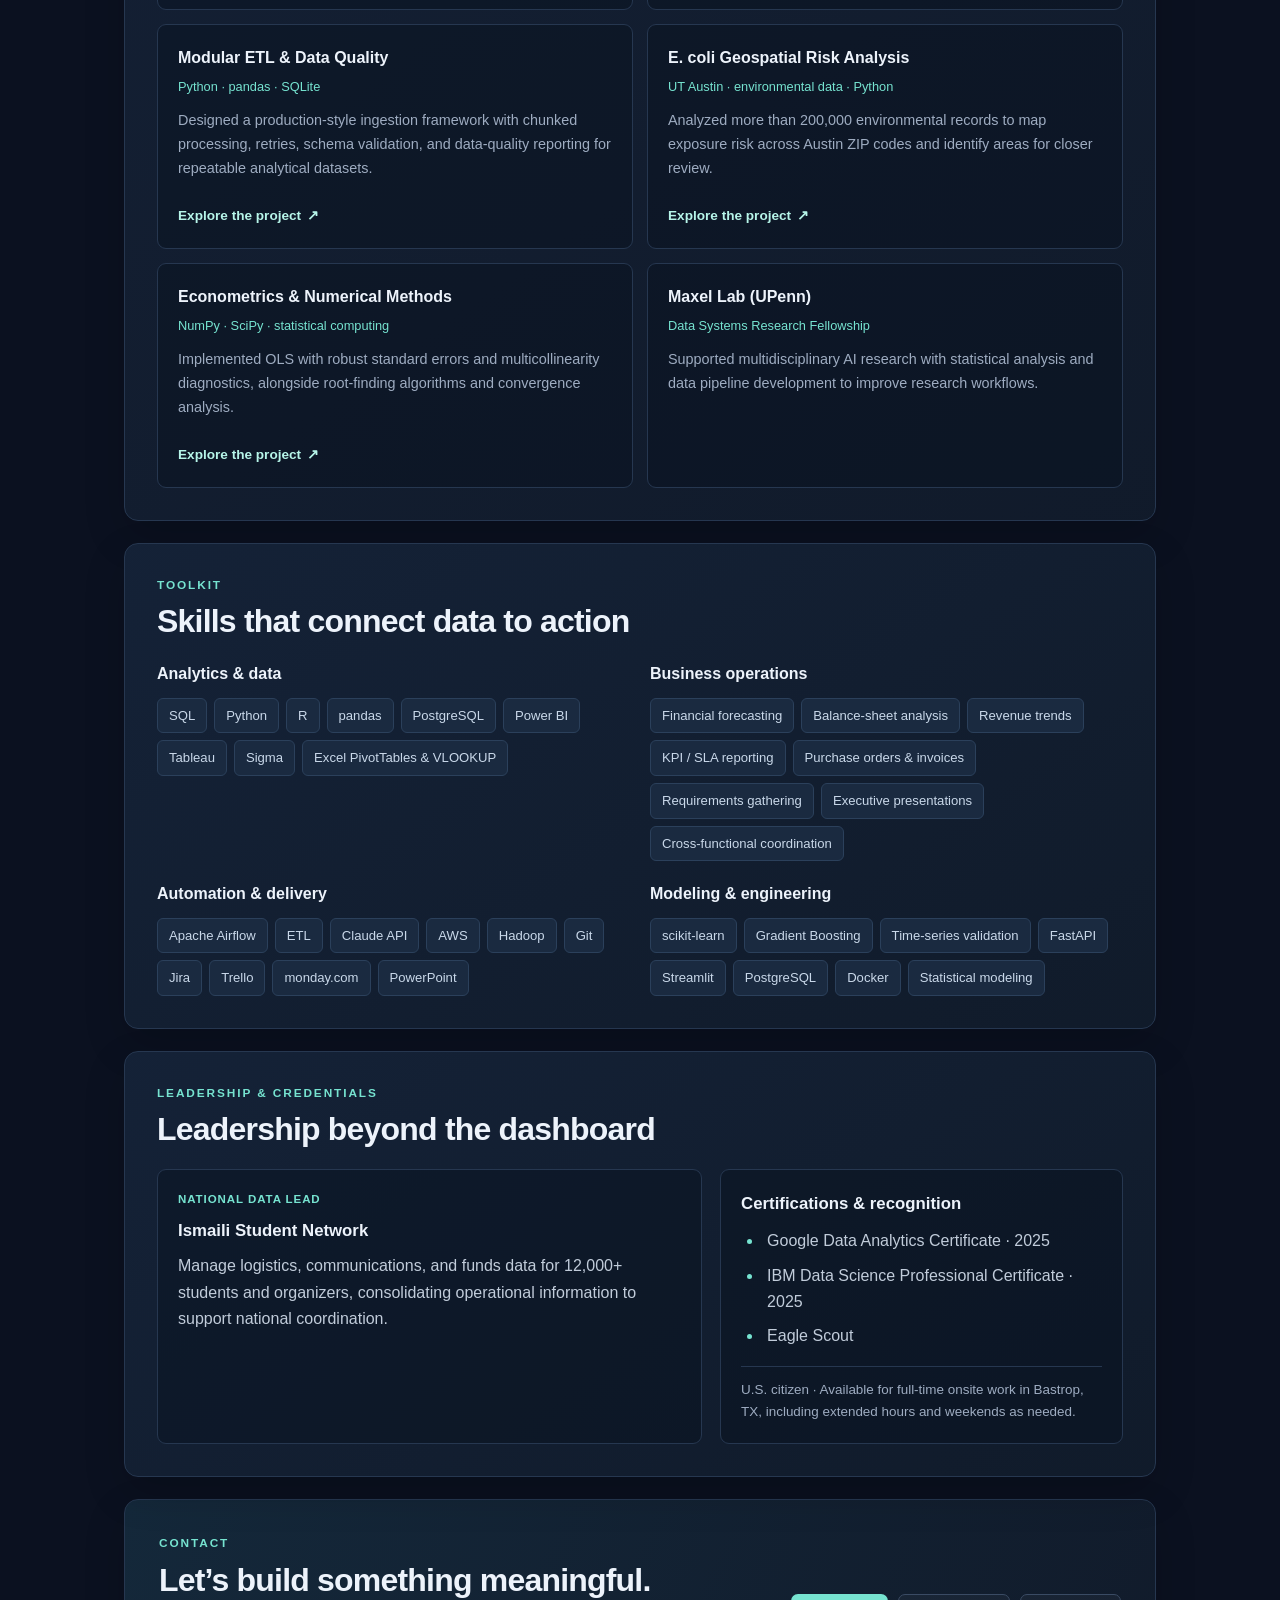
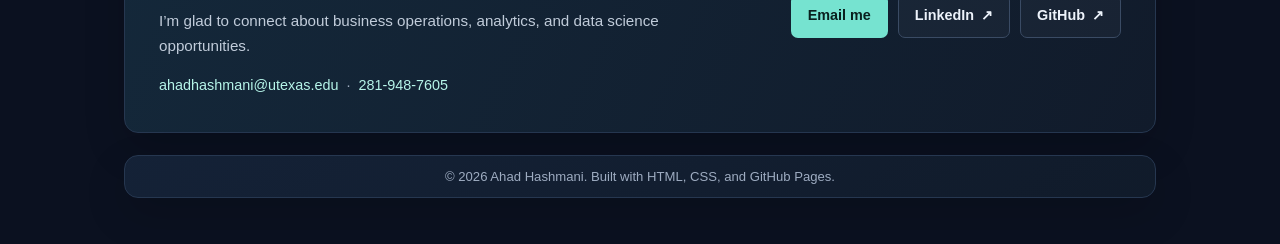
==== commit ca558d55: "improvments" ====
--- a/profile.html
+++ b/profile.html
@@ -12,9 +12,10 @@
   <link rel="stylesheet" href="profilestye.css" />
 </head>
 <body id="top">
+  <a class="skip-link" href="#main-content">Skip to content</a>
   <div class="scroll-progress" aria-hidden="true"></div>
 
-  <nav class="navbar">
+  <nav class="navbar" aria-label="Primary navigation">
     <div class="nav-container">
       <a class="nav-brand" href="#top">AH<span>.</span></a>
       <div class="nav-links">
@@ -33,7 +34,7 @@
     <header class="card hero-card">
       <div class="hero-info">
         <div class="hero-heading">
-          <img src="profile-portrait.png" alt="Portrait of Ahad Hashmani" class="profile-photo" />
+          <img src="profile-portrait.png" alt="Portrait of Ahad Hashmani" class="profile-photo" fetchpriority="high" decoding="async" />
           <div>
             <p class="eyebrow">BUSINESS OPERATIONS <span>•</span> DATA ANALYTICS</p>
             <h1>Ahad Hashmani</h1>
@@ -53,6 +54,7 @@
           <a href="#experience" class="btn btn-primary">Explore my experience</a>
           <a href="#contact" class="btn btn-secondary">Get in touch</a>
           <a href="https://github.com/AhadHashmani" class="btn btn-secondary" target="_blank" rel="noopener">Explore my GitHub <span aria-hidden="true">↗</span></a>
+          <button class="btn btn-secondary print-button" type="button" data-print-page>Save as PDF</button>
         </div>
       </div>
       <div class="hero-side">
@@ -81,7 +83,7 @@
       </div>
     </div>
 
-    <main>
+    <main id="main-content">
       <section id="about" class="card content-section">
         <p class="section-label">PROFILE</p>
         <h2>Analytics grounded in real product questions.</h2>
@@ -120,7 +122,7 @@
           <div class="timeline-header company-header">
             <div class="company-name">
               <span class="company-logo togetherwork-logo">
-                <img src="togetherwork-logo.svg" alt="Togetherwork logo" />
+                <img src="togetherwork-logo.svg" alt="Togetherwork logo" loading="lazy" decoding="async" />
               </span>
               <div>
                 <h3>Togetherwork</h3>
@@ -140,7 +142,7 @@
           <div class="timeline-header company-header">
             <div class="company-name">
               <span class="company-logo fifa-logo">
-                <img src="fifa-world-cup-2026.svg" alt="2026 FIFA World Cup emblem" />
+                <img src="fifa-world-cup-2026.svg" alt="2026 FIFA World Cup emblem" loading="lazy" decoding="async" />
               </span>
               <div>
                 <h3>FIFA World Cup 26</h3>
@@ -159,7 +161,7 @@
           <div class="timeline-header company-header">
             <div class="company-name">
               <span class="company-logo foodscope-logo">
-                <img src="foodscope-logo.png" alt="FoodScope logo" />
+                <img src="foodscope-logo.png" alt="FoodScope logo" loading="lazy" decoding="async" />
               </span>
               <div>
                 <h3>FoodScope AI</h3>
@@ -204,8 +206,12 @@
             <button class="project-filter" type="button" data-project-filter="data" aria-pressed="false">Data engineering</button>
             <button class="project-filter" type="button" data-project-filter="research" aria-pressed="false">Research</button>
           </div>
-          <p class="project-results" aria-live="polite" aria-atomic="true"></p>
-        </div>
+          <label class="project-search-label">
+            <span class="visually-hidden">Search projects by name or technology</span>
+            <input class="project-search" type="search" placeholder="Search projects or tools" autocomplete="off" data-project-search />
+          </label>
+        </div>
+        <p class="project-results" role="status" aria-live="polite" aria-atomic="true"></p>
         <div class="project-grid">
 
           <article class="project-card featured-project" data-project-categories="ai">
--- a/profilestye.css
+++ b/profilestye.css
@@ -16,6 +16,35 @@
 
 html {
   scroll-behavior: smooth;
+}
+
+.skip-link {
+  position: fixed;
+  top: 12px;
+  left: 12px;
+  z-index: 30;
+  padding: 10px 14px;
+  color: #09201e;
+  background-color: var(--accent);
+  border-radius: 7px;
+  font-weight: 700;
+  text-decoration: none;
+  transform: translateY(-160%);
+  transition: transform 0.2s ease;
+}
+
+.skip-link:focus {
+  transform: translateY(0);
+}
+
+.visually-hidden {
+  position: absolute;
+  width: 1px;
+  height: 1px;
+  overflow: hidden;
+  clip: rect(0, 0, 0, 0);
+  white-space: nowrap;
+  clip-path: inset(50%);
 }
 
 .scroll-progress {
@@ -52,6 +81,12 @@
 a:focus-visible {
   outline: 2px solid var(--accent);
   outline-offset: 4px;
+}
+
+button:focus-visible,
+input:focus-visible {
+  outline: 2px solid var(--accent);
+  outline-offset: 3px;
 }
 
 .navbar {
@@ -474,7 +509,7 @@
 .project-toolbar {
   display: flex;
   align-items: center;
-  justify-content: space-between;
+  justify-content: flex-start;
   gap: 16px;
   margin-top: 20px;
 }
@@ -509,8 +544,29 @@
   box-shadow: inset 0 0 0 1px rgba(118, 227, 208, 0.16);
 }
 
+.project-search-label {
+  flex: 1 1 220px;
+  max-width: 320px;
+}
+
+.project-search {
+  width: 100%;
+  min-height: 40px;
+  padding: 8px 12px;
+  color: var(--text);
+  background-color: rgba(8, 16, 29, 0.45);
+  border: 1px solid var(--border);
+  border-radius: 8px;
+  font: inherit;
+  font-size: 0.86rem;
+}
+
+.project-search::placeholder {
+  color: var(--muted);
+}
+
 .project-results {
-  flex: 0 0 auto;
+  min-height: 1.4em;
   margin: 0;
   color: var(--muted);
   font-size: 0.82rem;
@@ -780,6 +836,11 @@
     flex-direction: column;
   }
 
+  .project-search-label {
+    width: 100%;
+    max-width: none;
+  }
+
   .leadership-content {
     grid-template-columns: 1fr;
   }
@@ -902,3 +963,99 @@
     transition-duration: 0.01ms !important;
   }
 }
+
+@page {
+  margin: 0.65in;
+}
+
+@media print {
+  :root {
+    color-scheme: light;
+  }
+
+  body {
+    color: #17212b;
+    background: #ffffff;
+    font-size: 10pt;
+  }
+
+  .navbar,
+  .scroll-progress,
+  .back-to-top,
+  .hero-buttons,
+  .project-toolbar,
+  .project-results,
+  .contact-links {
+    display: none !important;
+  }
+
+  .container {
+    max-width: none;
+    padding: 0;
+  }
+
+  .card,
+  .metrics-strip {
+    color: #17212b;
+    background: #ffffff;
+    border: 1px solid #cbd5df;
+    box-shadow: none;
+    break-inside: avoid;
+  }
+
+  body.motion-ready .reveal-item,
+  body.motion-ready .reveal-item.is-visible {
+    opacity: 1;
+    transform: none;
+  }
+
+  .card {
+    margin-bottom: 12px;
+    padding: 18px;
+  }
+
+  h1,
+  h2,
+  h3,
+  h4,
+  .metric-value {
+    color: #102a43;
+  }
+
+  p,
+  li,
+  .date,
+  .role,
+  .section-intro,
+  .metric-label,
+  .project-card p {
+    color: #334e68;
+  }
+
+  .project-grid,
+  .education-grid,
+  .skills-categories,
+  .leadership-content {
+    grid-template-columns: repeat(2, minmax(0, 1fr));
+  }
+
+  .project-card {
+    min-height: 0;
+    background: #ffffff;
+    break-inside: avoid;
+  }
+
+  .project-card[hidden] {
+    display: flex !important;
+  }
+
+  .project-subtitle,
+  .education-date,
+  .project-kicker {
+    color: #176b60;
+  }
+
+  a {
+    color: #145a52;
+  }
+}
